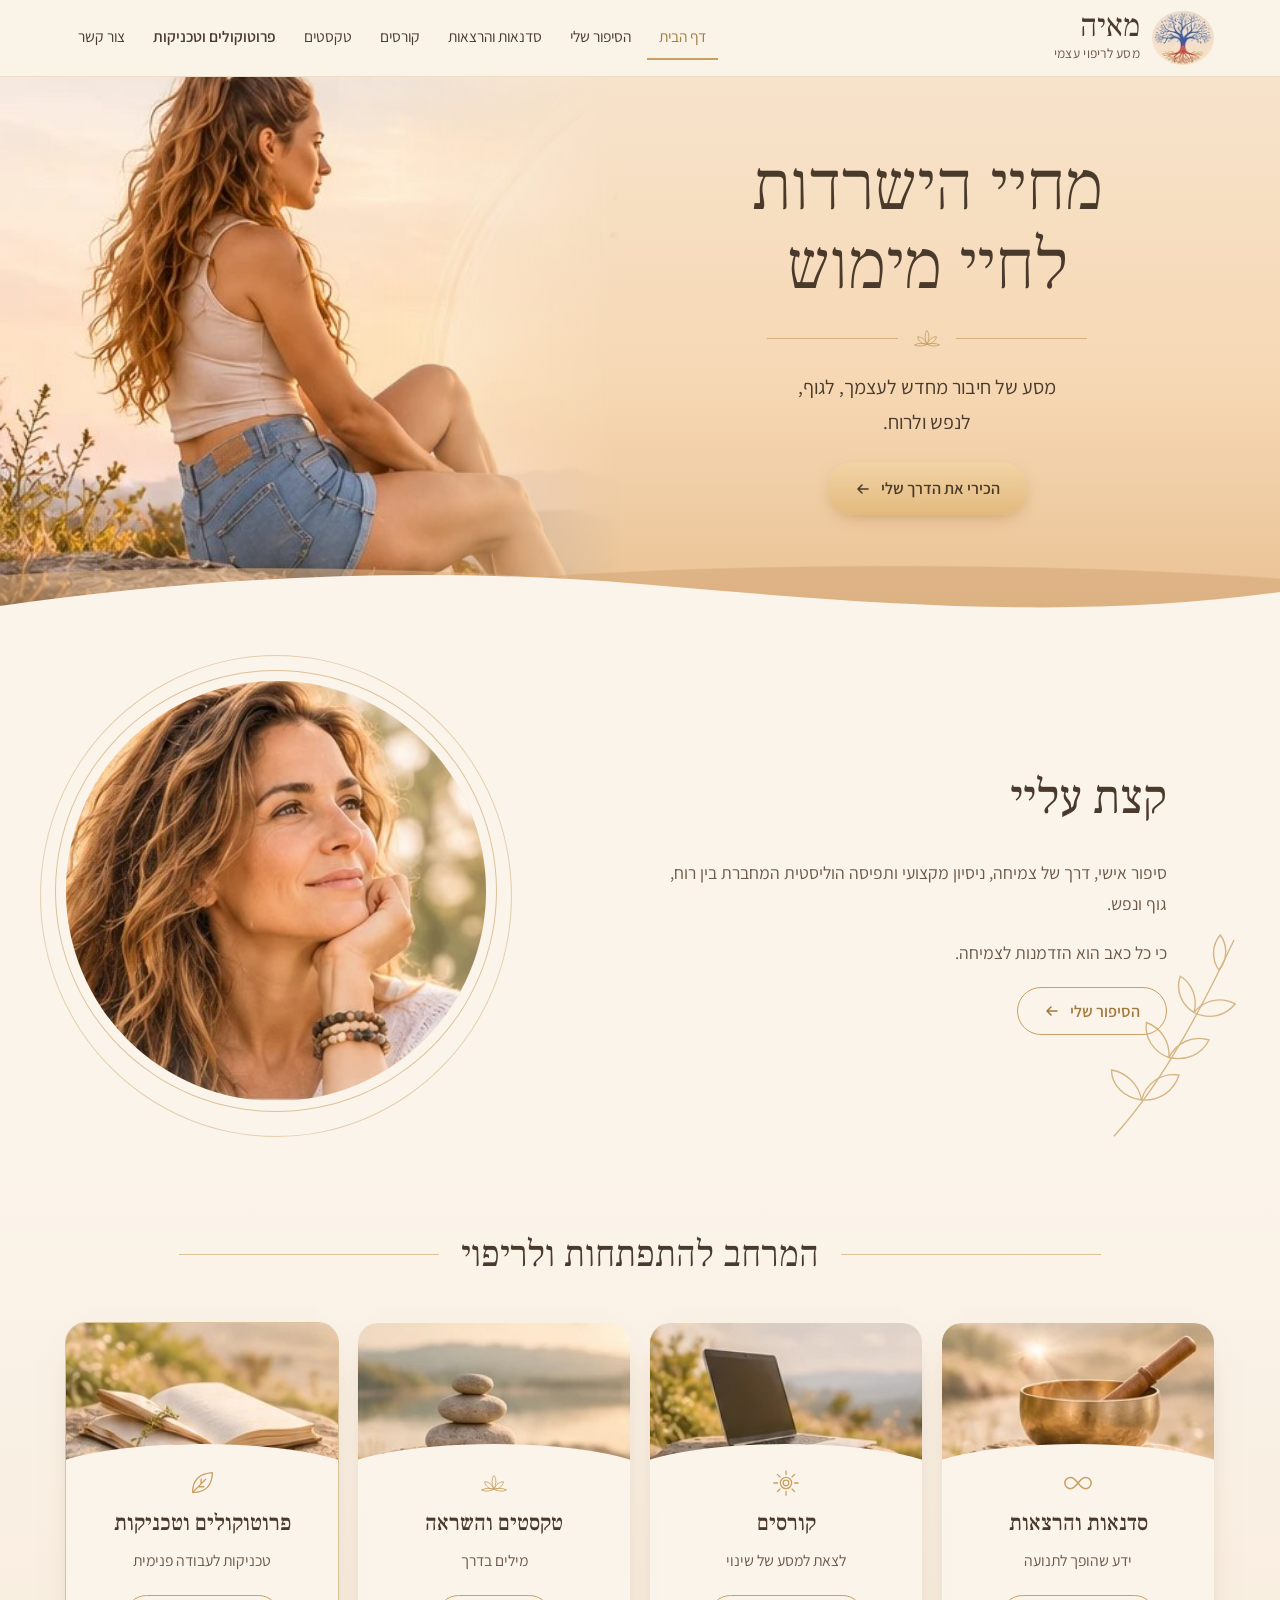
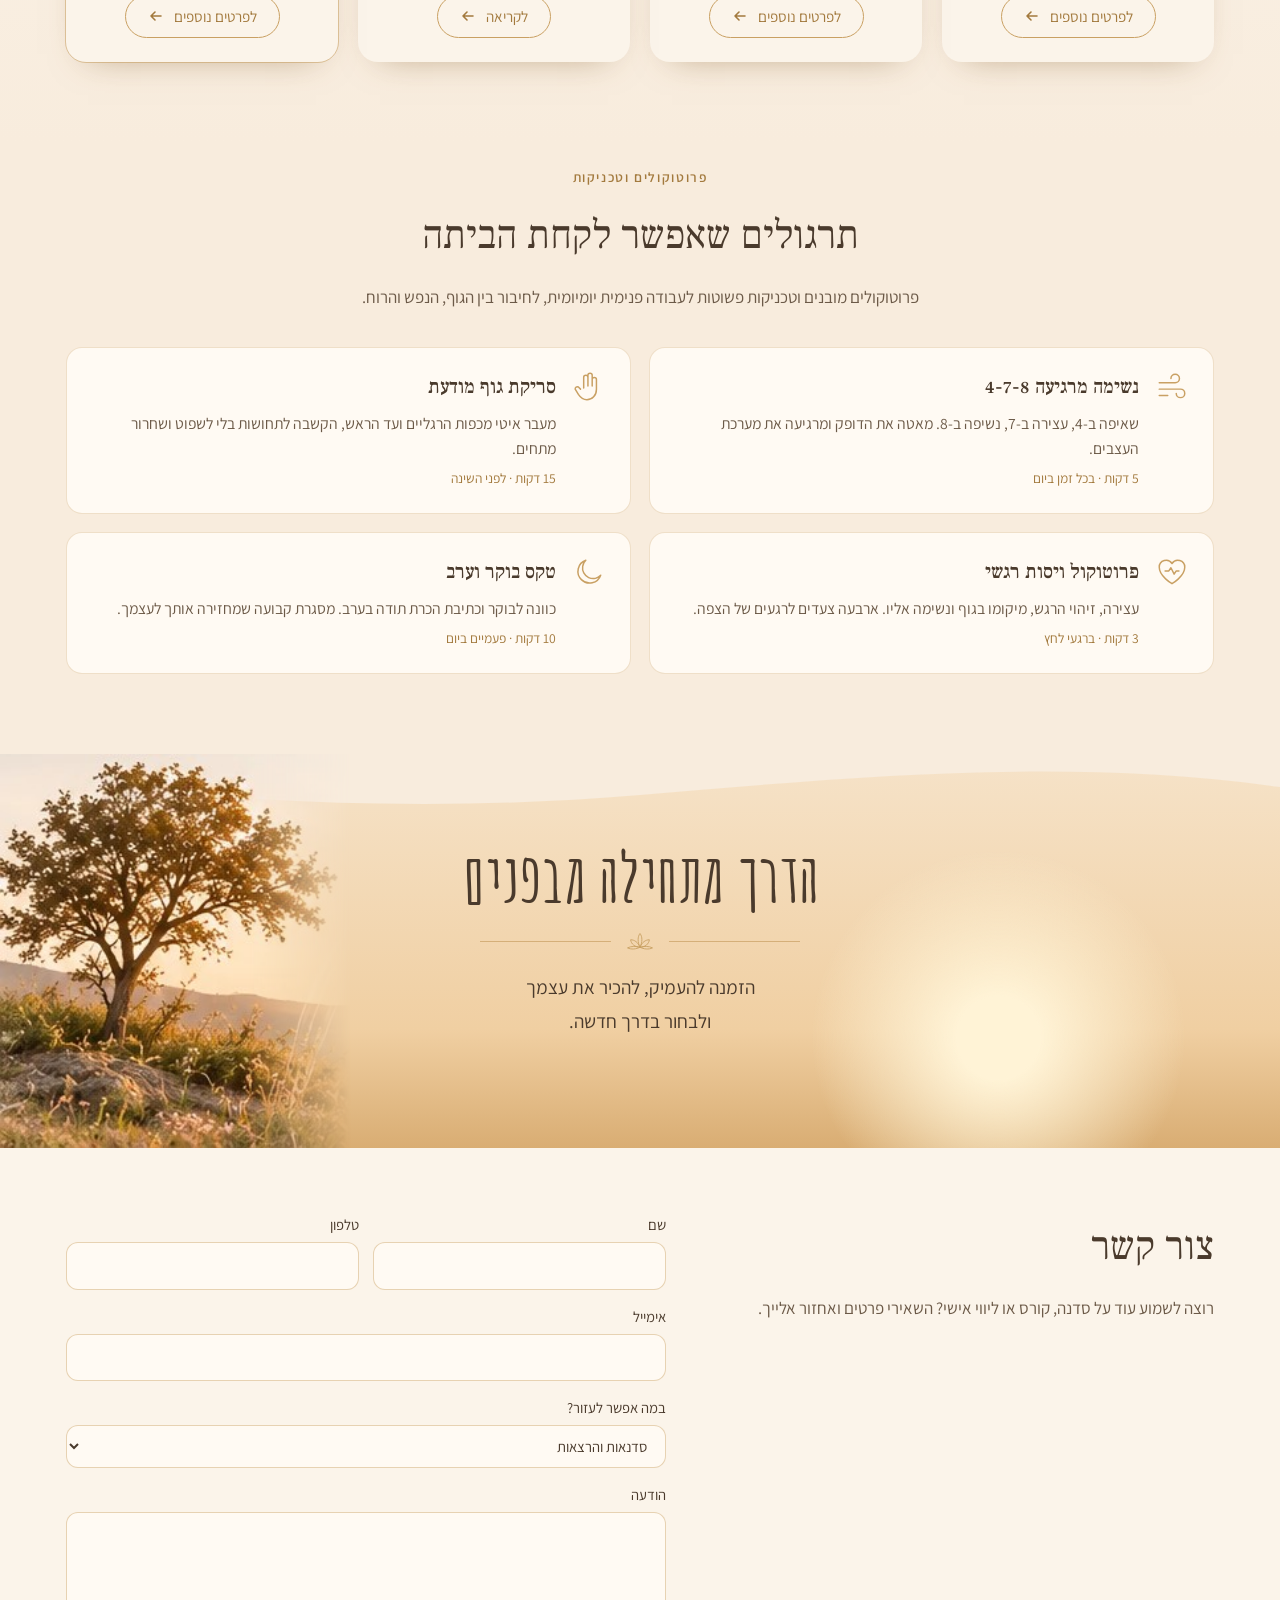
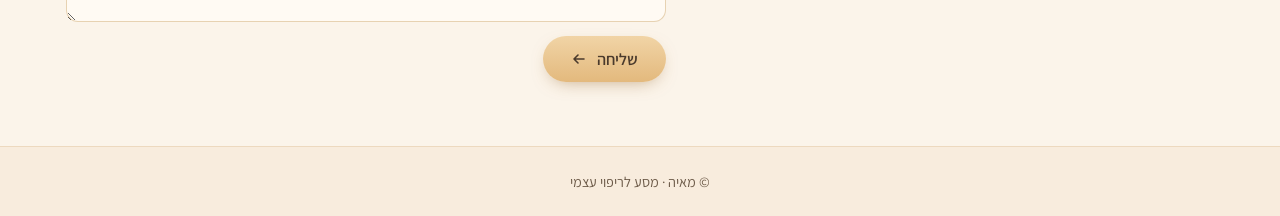
==== index.html @ 1ccd0ce7 "Maya site: initial one-page landing page Co-Authored-By: Claude Opus 5.5 <noreply@anthropic.com> Cla" ====
<!doctype html>
<html lang="he" dir="rtl">
<head>
<meta charset="utf-8">
<meta name="viewport" content="width=device-width, initial-scale=1, viewport-fit=cover">
<meta name="description" content="מאיה – מסע לריפוי עצמי. סדנאות, קורסים, טקסטים, פרוטוקולים וטכניקות לעבודה פנימית.">
<link rel="icon" href="img/logo.jpg">
<title>מאיה – מסע לריפוי עצמי</title>
<link rel="preconnect" href="https://fonts.googleapis.com">
<link rel="preconnect" href="https://fonts.gstatic.com" crossorigin>
<link rel="stylesheet" href="https://fonts.googleapis.com/css2?family=Frank+Ruhl+Libre:wght@300;400;500&family=Assistant:wght@300;400;600&family=Amatic+SC:wght@400;700&display=swap">
<style>
/* Layout: warm sunrise single-theme page, RTL. Wide photo bands with soft wave edges, a centered card grid, a closing landscape band. */
:root{
  --sand:#f8ecdd;        /* page ground */
  --cream:#fbf4ea;       /* card / band fill */
  --peach:#f3d9b8;       /* sunrise tint */
  --gold:#c9a063;        /* lines, icons, outlines */
  --gold-deep:#a37a3e;   /* button text, hover */
  --ink:#4a3a2c;         /* headings */
  --ink-soft:#6c5a48;    /* body */
  --white:#fffaf3;
  --f-display:"Frank Ruhl Libre","David Libre",Georgia,serif;
  --f-body:"Assistant","Heebo",system-ui,sans-serif;
  --f-hand:"Amatic SC","Frank Ruhl Libre",serif;
  --gutter-l:max(16px, env(safe-area-inset-left,0px));
  --gutter-r:max(16px, env(safe-area-inset-right,0px));
  color-scheme:light;
}
*{box-sizing:border-box}
html{scroll-behavior:smooth}
@media (prefers-reduced-motion:reduce){html{scroll-behavior:auto}*{animation:none!important;transition:none!important}}
body{background:var(--sand);color:var(--ink-soft);font-family:var(--f-body);font-size:17px;line-height:1.75;direction:rtl}
h1,h2,h3{font-family:var(--f-display);color:var(--ink);font-weight:400;margin:0;text-wrap:balance}
p{margin:0}
a{color:inherit}
:focus-visible{outline:2px solid var(--gold-deep);outline-offset:3px;border-radius:4px}
.wrap{max-width:1180px;margin-inline:auto;padding-left:var(--gutter-l);padding-right:var(--gutter-r)}

/* ---------- header ---------- */
body::before{content:"";position:fixed;inset:0 0 auto;height:env(safe-area-inset-top,0px);z-index:10;background:var(--cream)}
.site-header{position:sticky;top:env(safe-area-inset-top,0px);z-index:9;background:color-mix(in srgb,var(--cream) 82%,transparent);backdrop-filter:blur(10px);-webkit-backdrop-filter:blur(10px);border-bottom:1px solid color-mix(in srgb,var(--gold) 25%,transparent)}
.site-header .wrap{display:flex;align-items:center;justify-content:space-between;gap:24px;padding-block:10px}
.brand{display:flex;align-items:center;gap:12px;text-decoration:none}
.brand img{width:62px;height:auto;mix-blend-mode:multiply;border-radius:50%}
.brand b{display:block;font-family:var(--f-display);font-weight:400;font-size:2rem;line-height:1;color:var(--ink)}
.brand small{display:block;font-size:.85rem;color:var(--ink-soft);letter-spacing:.02em}
.nav{display:flex;gap:4px;flex-wrap:wrap;list-style:none;margin:0;padding:0}
.nav a{display:block;padding:8px 12px;text-decoration:none;font-size:.97rem;color:var(--ink);border-bottom:2px solid transparent;transition:border-color .2s,color .2s}
.nav a:hover{color:var(--gold-deep)}
.nav a[aria-current="page"]{border-bottom-color:var(--gold);color:var(--gold-deep)}
.nav .accent a{font-weight:600}
.menu-btn{display:none;background:none;border:1px solid var(--gold);color:var(--ink);border-radius:999px;padding:6px 16px;font:inherit;cursor:pointer}

@media (max-width:900px){
  .menu-btn{display:inline-block}
  .nav{display:none;position:absolute;inset-inline:0;top:100%;flex-direction:column;background:var(--cream);padding:8px var(--gutter-r) 16px var(--gutter-l);border-bottom:1px solid color-mix(in srgb,var(--gold) 30%,transparent)}
  .nav.open{display:flex}
  .nav a{padding:12px 4px;border-bottom:1px solid color-mix(in srgb,var(--gold) 18%,transparent)}
}

/* ---------- hero ---------- */
.hero{position:relative;overflow:hidden;background:
  radial-gradient(circle at 18% 62%, #fff4dc 0 6%, transparent 22%),
  linear-gradient(180deg,#f7e3cb 0%,#f6d8b4 55%,#e9c193 100%)}
.hero-photo{position:absolute;inset-block:0;inset-inline-start:auto;inset-inline-end:0;width:min(52%,620px);height:100%;object-fit:cover;object-position:left center;
  -webkit-mask-image:linear-gradient(to right,#000 62%,transparent 100%);mask-image:linear-gradient(to right,#000 62%,transparent 100%)}
.hero-hills{position:absolute;inset:auto 0 0 0;height:38%;background:
  radial-gradient(120% 70% at 70% 100%,#d4a575 0 40%,transparent 41%),
  radial-gradient(90% 60% at 20% 100%,#e0b588 0 45%,transparent 46%);opacity:.55}
.hero .wrap{position:relative;display:grid;grid-template-columns:1fr 1fr;min-height:540px;padding-block:72px 110px}
.hero-text{grid-column:1;display:flex;flex-direction:column;align-items:center;justify-content:center;text-align:center;gap:22px;position:relative}
.hero-text::before{content:"";position:absolute;width:560px;max-width:120%;aspect-ratio:1;border:1px solid color-mix(in srgb,#fff 70%,transparent);border-radius:50%;z-index:-1;top:50%;left:50%;transform:translate(-50%,-50%)}
.hero h1{font-size:clamp(2.6rem,6vw,4.4rem);line-height:1.12;font-weight:300}
.divider{display:flex;align-items:center;gap:14px;color:var(--gold);width:min(320px,80%)}
.divider::before,.divider::after{content:"";flex:1;height:1px;background:currentColor;opacity:.7}
.divider svg{width:30px;height:20px;flex:none}
.hero p{font-size:1.25rem;color:var(--ink);max-width:28ch}
.btn{display:inline-flex;align-items:center;gap:10px;text-decoration:none;border-radius:999px;padding:12px 28px;font-weight:600;font-size:1.02rem;transition:transform .2s,background .2s,box-shadow .2s}
.btn svg{width:16px;height:16px}
.btn-solid{background:linear-gradient(180deg,#f1d4a6,#e3b97d);color:var(--ink);box-shadow:0 6px 18px -8px rgba(150,100,40,.6)}
.btn-solid:hover{transform:translateY(-2px)}
.btn-line{border:1px solid var(--gold);color:var(--gold-deep);background:transparent;padding:9px 26px}
.btn-line:hover{background:var(--white)}
.wave{display:block;width:100%;height:60px;position:absolute;bottom:-1px;inset-inline:0;color:var(--cream)}

/* ---------- about ---------- */
.about{background:var(--cream);position:relative;overflow:hidden}
.about .wrap{display:grid;grid-template-columns:1.15fr 1fr;align-items:center;gap:48px;padding-block:56px 72px}
.about-text{display:flex;flex-direction:column;gap:18px;align-items:flex-start;max-width:520px;margin-inline-start:8%}
.about h2{font-size:clamp(2.2rem,4vw,3rem)}
.about-text p{font-size:1.1rem}
.portrait{justify-self:end;position:relative;width:min(420px,100%);aspect-ratio:1}
.portrait img{width:100%;height:100%;object-fit:cover;object-position:center 20%;border-radius:50%;box-shadow:0 0 0 10px var(--cream),0 0 0 11px color-mix(in srgb,var(--gold) 60%,transparent)}
.portrait::after{content:"";position:absolute;inset:-26px;border:1px solid color-mix(in srgb,var(--gold) 45%,transparent);border-radius:50%}
.branch{position:absolute;inset-inline-start:2%;bottom:40px;width:150px;color:var(--gold);opacity:.75;pointer-events:none}

/* ---------- space / cards ---------- */
.space{padding-block:40px 80px;background:linear-gradient(180deg,var(--cream),var(--sand))}
.section-title{display:flex;align-items:center;gap:22px;justify-content:center;margin-bottom:36px}
.section-title::before,.section-title::after{content:"";flex:1;max-width:260px;height:1px;background:var(--gold);opacity:.6}
.section-title h2{font-size:clamp(1.7rem,3.2vw,2.3rem)}
.cards{display:grid;grid-template-columns:repeat(4,minmax(0,1fr));gap:20px;list-style:none;margin:0;padding:0}
.card{background:var(--cream);border-radius:20px;overflow:hidden;display:flex;flex-direction:column;box-shadow:0 14px 34px -22px rgba(120,80,30,.55);transition:transform .25s,box-shadow .25s}
.card:hover{transform:translateY(-4px);box-shadow:0 20px 40px -22px rgba(120,80,30,.6)}
.card-img{position:relative;aspect-ratio:234/130}
.card-img img{width:100%;height:100%;object-fit:cover;display:block}
.card-img::after{content:"";position:absolute;inset:auto -10% -40px -10%;height:70px;background:var(--cream);border-radius:50% 50% 0 0}
.card-body{position:relative;display:flex;flex-direction:column;align-items:center;text-align:center;gap:6px;padding:0 18px 24px;flex:1}
.card-icon{width:30px;height:30px;color:var(--gold);margin-top:-6px}
.card h3{font-size:1.4rem;font-weight:500}
.card p{font-size:.98rem;line-height:1.5}
.card .btn{margin-top:auto;padding:7px 22px;font-size:.95rem;font-weight:400}
.card-body .spacer{height:10px}
.card.featured{outline:1px solid color-mix(in srgb,var(--gold) 55%,transparent)}

/* ---------- protocols detail ---------- */
.protocols{background:var(--sand);padding-block:24px 80px}
.protocols-head{text-align:center;max-width:620px;margin:0 auto 34px;display:flex;flex-direction:column;align-items:center;gap:12px}
.protocols-head h2{font-size:clamp(1.9rem,3.4vw,2.5rem)}
.eyebrow{font-size:.85rem;letter-spacing:.12em;color:var(--gold-deep);font-weight:600}
.proto-list{display:grid;grid-template-columns:repeat(2,minmax(0,1fr));gap:18px;list-style:none;margin:0;padding:0}
.proto{background:var(--white);border:1px solid color-mix(in srgb,var(--gold) 30%,transparent);border-radius:16px;padding:22px 24px;display:grid;grid-template-columns:auto 1fr;gap:6px 16px;align-items:start}
.proto svg{grid-row:span 3;width:34px;height:34px;color:var(--gold)}
.proto h3{font-size:1.25rem;font-weight:500}
.proto p{font-size:.98rem;line-height:1.6;min-width:0}
.proto .meta{font-size:.85rem;color:var(--gold-deep)}

/* ---------- closing ---------- */
.closing{position:relative;overflow:hidden;background:
  radial-gradient(circle at 78% 72%, #fff3d6 0 4%, transparent 18%),
  linear-gradient(180deg,#f6e3c9 0%,#f0cfa2 70%,#d9ad73 100%)}
.closing-tree{position:absolute;inset-block:0;inset-inline-end:0;height:100%;width:auto;max-width:40%;object-fit:cover;object-position:left;
  -webkit-mask-image:linear-gradient(to right,#000 70%,transparent);mask-image:linear-gradient(to right,#000 70%,transparent)}
.closing .wrap{position:relative;text-align:center;display:flex;flex-direction:column;align-items:center;gap:20px;padding-block:90px 110px}
.closing h2{font-family:var(--f-hand);font-weight:700;font-size:clamp(2.8rem,6vw,4.2rem);line-height:1;color:var(--ink)}
.closing p{font-size:1.2rem;color:var(--ink);max-width:30ch}
.closing .wave{top:-1px;bottom:auto;transform:scaleY(-1);color:var(--sand)}

/* ---------- contact ---------- */
.contact{background:var(--cream);padding-block:64px}
.contact .wrap{display:grid;grid-template-columns:1fr 1.2fr;gap:48px;align-items:start}
.contact h2{font-size:clamp(1.9rem,3.4vw,2.5rem);margin-bottom:12px}
form{display:grid;grid-template-columns:1fr 1fr;gap:14px}
label{display:flex;flex-direction:column;gap:4px;font-size:.92rem;color:var(--ink)}
label.full{grid-column:1/-1}
input,textarea,select{font:inherit;color:var(--ink);background:var(--white);border:1px solid color-mix(in srgb,var(--gold) 45%,transparent);border-radius:12px;padding:10px 14px}
textarea{min-height:110px;resize:vertical}
form .btn{grid-column:1/-1;justify-self:start;border:0;cursor:pointer;font-family:inherit}
.form-note{grid-column:1/-1;font-size:.95rem;color:var(--gold-deep)}
footer{background:var(--sand);text-align:center;font-size:.9rem;padding-block:22px;color:var(--ink-soft);border-top:1px solid color-mix(in srgb,var(--gold) 25%,transparent)}

/* ---------- responsive ---------- */
@media (max-width:980px){
  .cards{grid-template-columns:repeat(2,minmax(0,1fr))}
}
@media (max-width:760px){
  .hero .wrap{grid-template-columns:1fr;min-height:0;padding-block:300px 90px}
  .hero-photo{width:100%;height:340px;inset-block:0 auto;-webkit-mask-image:linear-gradient(to bottom,#000 65%,transparent);mask-image:linear-gradient(to bottom,#000 65%,transparent);object-position:center 30%}
  .hero-text::before{display:none}
  .about .wrap{grid-template-columns:1fr;gap:28px}
  .about-text{margin:0;order:2}
  .portrait{justify-self:center;width:min(300px,82%);order:1}
  .branch{display:none}
  .proto-list{grid-template-columns:1fr}
  .contact .wrap{grid-template-columns:1fr;gap:24px}
  .closing-tree{max-width:60%;opacity:.55}
}
@media (max-width:520px){
  .cards{grid-template-columns:1fr}
  form{grid-template-columns:1fr}
  .brand img{width:48px}
  .brand b{font-size:1.6rem}
}
</style>
<style>body{margin:0}img{max-width:100%}[hidden]{display:none!important}</style>
</head>
<body>
<!-- shared icons -->
<svg width="0" height="0" style="position:absolute" aria-hidden="true">
  <symbol id="lotus" viewBox="0 0 48 32" fill="none" stroke="currentColor" stroke-width="1.4" stroke-linejoin="round">
    <path d="M24 4c4 5 4 14 0 22-4-8-4-17 0-22Z"/><path d="M24 26c-3-8-9-12-15-12 1 7 7 12 15 12Z"/><path d="M24 26c3-8 9-12 15-12-1 7-7 12-15 12Z"/><path d="M24 26c-6-2-14-2-20 1 6 3 14 2 20-1Zm0 0c6-2 14-2 20 1-6 3-14 2-20-1Z"/>
  </symbol>
  <symbol id="arrow" viewBox="0 0 16 16" fill="none" stroke="currentColor" stroke-width="1.6" stroke-linecap="round" stroke-linejoin="round"><path d="M13 8H3m4-4L3 8l4 4"/></symbol>
  <symbol id="infinity" viewBox="0 0 32 32" fill="none" stroke="currentColor" stroke-width="1.6"><path d="M16 16c-3-4-5-6-8-6a6 6 0 0 0 0 12c3 0 5-2 8-6Zm0 0c3 4 5 6 8 6a6 6 0 0 0 0-12c-3 0-5 2-8 6Z"/></symbol>
  <symbol id="sun" viewBox="0 0 32 32" fill="none" stroke="currentColor" stroke-width="1.4" stroke-linecap="round"><circle cx="16" cy="16" r="6"/><circle cx="16" cy="16" r="3"/><path d="M16 3v4M16 25v4M3 16h4M25 16h4M6.8 6.8l2.8 2.8M22.4 22.4l2.8 2.8M6.8 25.2l2.8-2.8M22.4 9.6l2.8-2.8"/></symbol>
  <symbol id="leaf" viewBox="0 0 32 32" fill="none" stroke="currentColor" stroke-width="1.4" stroke-linecap="round" stroke-linejoin="round"><path d="M6 26C6 13 14 6 27 5c0 13-7 21-20 21Z"/><path d="M6 26 20 12M12 20h6M15 17v-5"/></symbol>
  <symbol id="breath" viewBox="0 0 32 32" fill="none" stroke="currentColor" stroke-width="1.4" stroke-linecap="round"><path d="M4 12h15a4 4 0 1 0-4-4M4 18h20a4 4 0 1 1-4 4M4 24h8"/></symbol>
  <symbol id="heart" viewBox="0 0 32 32" fill="none" stroke="currentColor" stroke-width="1.4" stroke-linejoin="round"><path d="M16 27S4 20 4 11.5A6.5 6.5 0 0 1 16 8a6.5 6.5 0 0 1 12 3.5C28 20 16 27 16 27Z"/><path d="M9 15h4l2-3 3 6 2-3h3"/></symbol>
  <symbol id="moon" viewBox="0 0 32 32" fill="none" stroke="currentColor" stroke-width="1.4" stroke-linejoin="round"><path d="M22 22A10 10 0 0 1 13 5a11 11 0 1 0 14 14 10 10 0 0 1-5 3Z"/></symbol>
  <symbol id="hand" viewBox="0 0 32 32" fill="none" stroke="currentColor" stroke-width="1.4" stroke-linecap="round" stroke-linejoin="round"><path d="M11 17V7a2 2 0 0 1 4 0v8m0-2V5a2 2 0 0 1 4 0v10m0-6a2 2 0 0 1 4 0v9c0 6-4 10-9 10-4 0-6-2-8-5l-3-5a2 2 0 0 1 3-2l2 2"/></symbol>
</svg>

<header class="site-header">
  <div class="wrap">
    <a class="brand" href="#home" aria-label="מאיה – דף הבית">
      <img src="img/logo.jpg" alt="">
      <span><b>מאיה</b><small>מסע לריפוי עצמי</small></span>
    </a>
    <button class="menu-btn" id="menu-btn" aria-expanded="false" aria-controls="nav">תפריט</button>
    <ul class="nav" id="nav">
      <li><a href="#home" aria-current="page">דף הבית</a></li>
      <li><a href="#about">הסיפור שלי</a></li>
      <li><a href="#space">סדנאות והרצאות</a></li>
      <li><a href="#space">קורסים</a></li>
      <li><a href="#space">טקסטים</a></li>
      <li class="accent"><a href="#protocols">פרוטוקולים וטכניקות</a></li>
      <li><a href="#contact">צור קשר</a></li>
    </ul>
  </div>
</header>

<main>
  <section class="hero" id="home">
    <img class="hero-photo" src="img/hero.jpg" alt="אישה יושבת על סלע מול נוף הרים בזריחה">
    <div class="hero-hills" aria-hidden="true"></div>
    <div class="wrap">
      <div class="hero-text">
        <h1>מחיי הישרדות<br>לחיי מימוש</h1>
        <div class="divider" aria-hidden="true"><svg><use href="#lotus"/></svg></div>
        <p>מסע של חיבור מחדש לעצמך, לגוף, לנפש ולרוח.</p>
        <a class="btn btn-solid" href="#about">הכירי את הדרך שלי <svg><use href="#arrow"/></svg></a>
      </div>
    </div>
    <svg class="wave" viewBox="0 0 1440 60" preserveAspectRatio="none" aria-hidden="true"><path fill="currentColor" d="M0 40C240 10 480 0 720 18s480 38 720 8V60H0Z"/></svg>
  </section>

  <section class="about" id="about">
    <div class="wrap">
      <div class="about-text">
        <h2>קצת עליי</h2>
        <p>סיפור אישי, דרך של צמיחה, ניסיון מקצועי ותפיסה הוליסטית המחברת בין רוח, גוף ונפש.</p>
        <p>כי כל כאב הוא הזדמנות לצמיחה.</p>
        <a class="btn btn-line" href="#space">הסיפור שלי <svg><use href="#arrow"/></svg></a>
      </div>
      <div class="portrait">
        <img src="img/portrait.jpg" alt="מאיה מחייכת, ראשה נשען על ידה">
      </div>
    </div>
    <svg class="branch" viewBox="0 0 120 170" fill="none" stroke="currentColor" stroke-width="1.1" aria-hidden="true">
      <path d="M8 165C40 130 70 80 104 8"/>
      <path d="M30 136c-14-2-24-12-24-24 12 2 22 12 24 24Z"/><path d="M30 136c4-14 16-22 30-20-4 13-16 21-30 20Z"/>
      <path d="M52 102c-12-4-20-16-18-28 11 4 19 15 18 28Z"/><path d="M52 102c6-12 19-18 32-14-6 12-19 17-32 14Z"/>
      <path d="M72 66c-10-6-15-18-11-29 10 6 14 18 11 29Z"/><path d="M72 66c8-10 21-13 33-7-8 10-21 13-33 7Z"/>
      <path d="M92 32c-6-8-6-20 1-28 6 8 6 20-1 28Z"/>
    </svg>
  </section>

  <section class="space" id="space">
    <div class="wrap">
      <div class="section-title"><h2>המרחב להתפתחות ולריפוי</h2></div>
      <ul class="cards">
        <li class="card">
          <div class="card-img"><img src="img/c-workshops.jpg" alt="קערה טיבטית על סלע"></div>
          <div class="card-body">
            <svg class="card-icon"><use href="#infinity"/></svg>
            <h3>סדנאות והרצאות</h3>
            <p>ידע שהופך לתנועה</p>
            <div class="spacer"></div>
            <a class="btn btn-line" href="#contact">לפרטים נוספים <svg><use href="#arrow"/></svg></a>
          </div>
        </li>
        <li class="card">
          <div class="card-img"><img src="img/c-courses.jpg" alt="מחשב נייד פתוח בטבע"></div>
          <div class="card-body">
            <svg class="card-icon"><use href="#sun"/></svg>
            <h3>קורסים</h3>
            <p>לצאת למסע של שינוי</p>
            <div class="spacer"></div>
            <a class="btn btn-line" href="#contact">לפרטים נוספים <svg><use href="#arrow"/></svg></a>
          </div>
        </li>
        <li class="card">
          <div class="card-img"><img src="img/c-texts.jpg" alt="ערימת אבנים מאוזנת ליד אגם"></div>
          <div class="card-body">
            <svg class="card-icon"><use href="#lotus"/></svg>
            <h3>טקסטים והשראה</h3>
            <p>מילים בדרך</p>
            <div class="spacer"></div>
            <a class="btn btn-line" href="#contact">לקריאה <svg><use href="#arrow"/></svg></a>
          </div>
        </li>
        <li class="card featured">
          <div class="card-img"><img src="img/c-protocols.jpg" alt="ספר פתוח עם ענף על סלע"></div>
          <div class="card-body">
            <svg class="card-icon"><use href="#leaf"/></svg>
            <h3>פרוטוקולים וטכניקות</h3>
            <p>טכניקות לעבודה פנימית</p>
            <div class="spacer"></div>
            <a class="btn btn-line" href="#protocols">לפרטים נוספים <svg><use href="#arrow"/></svg></a>
          </div>
        </li>
      </ul>
    </div>
  </section>

  <section class="protocols" id="protocols">
    <div class="wrap">
      <div class="protocols-head">
        <span class="eyebrow">פרוטוקולים וטכניקות</span>
        <h2>תרגולים שאפשר לקחת הביתה</h2>
        <p>פרוטוקולים מובנים וטכניקות פשוטות לעבודה פנימית יומיומית, לחיבור בין הגוף, הנפש והרוח.</p>
      </div>
      <ul class="proto-list">
        <li class="proto">
          <svg><use href="#breath"/></svg>
          <h3>נשימה מרגיעה 4-7-8</h3>
          <p>שאיפה ב-4, עצירה ב-7, נשיפה ב-8. מאטה את הדופק ומרגיעה את מערכת העצבים.</p>
          <span class="meta">5 דקות · בכל זמן ביום</span>
        </li>
        <li class="proto">
          <svg><use href="#hand"/></svg>
          <h3>סריקת גוף מודעת</h3>
          <p>מעבר איטי מכפות הרגליים ועד הראש, הקשבה לתחושות בלי לשפוט ושחרור מתחים.</p>
          <span class="meta">15 דקות · לפני השינה</span>
        </li>
        <li class="proto">
          <svg><use href="#heart"/></svg>
          <h3>פרוטוקול ויסות רגשי</h3>
          <p>עצירה, זיהוי הרגש, מיקומו בגוף ונשימה אליו. ארבעה צעדים לרגעים של הצפה.</p>
          <span class="meta">3 דקות · ברגעי לחץ</span>
        </li>
        <li class="proto">
          <svg><use href="#moon"/></svg>
          <h3>טקס בוקר וערב</h3>
          <p>כוונה לבוקר וכתיבת הכרת תודה בערב. מסגרת קבועה שמחזירה אותך לעצמך.</p>
          <span class="meta">10 דקות · פעמיים ביום</span>
        </li>
      </ul>
    </div>
  </section>

  <section class="closing">
    <svg class="wave" viewBox="0 0 1440 60" preserveAspectRatio="none" aria-hidden="true"><path fill="currentColor" d="M0 40C240 10 480 0 720 18s480 38 720 8V60H0Z"/></svg>
    <img class="closing-tree" src="img/tree.jpg" alt="">
    <div class="wrap">
      <h2>הדרך מתחילה מבפנים</h2>
      <div class="divider" aria-hidden="true"><svg><use href="#lotus"/></svg></div>
      <p>הזמנה להעמיק, להכיר את עצמך ולבחור בדרך חדשה.</p>
    </div>
  </section>

  <section class="contact" id="contact">
    <div class="wrap">
      <div>
        <h2>צור קשר</h2>
        <p>רוצה לשמוע עוד על סדנה, קורס או ליווי אישי? השאירי פרטים ואחזור אלייך.</p>
      </div>
      <form id="contact-form">
        <label>שם<input id="f-name" name="name" required autocomplete="name"></label>
        <label>טלפון<input id="f-phone" name="phone" type="tel" autocomplete="tel"></label>
        <label class="full">אימייל<input id="f-email" name="email" type="email" required autocomplete="email"></label>
        <label class="full">במה אפשר לעזור?
          <select id="f-topic" name="topic">
            <option>סדנאות והרצאות</option><option>קורסים</option><option>פרוטוקולים וטכניקות</option><option>ליווי אישי</option>
          </select>
        </label>
        <label class="full">הודעה<textarea id="f-msg" name="message"></textarea></label>
        <button class="btn btn-solid" type="submit">שליחה <svg><use href="#arrow"/></svg></button>
        <p class="form-note" id="form-note" hidden>תודה! זהו טופס לדוגמה וטרם חובר לשליחה בפועל.</p>
      </form>
    </div>
  </section>
</main>

<footer><div class="wrap">© מאיה · מסע לריפוי עצמי</div></footer>

<script>
const btn=document.getElementById('menu-btn'),nav=document.getElementById('nav');
btn.addEventListener('click',()=>{const o=nav.classList.toggle('open');btn.setAttribute('aria-expanded',o)});
nav.addEventListener('click',e=>{if(e.target.closest('a')){nav.classList.remove('open');btn.setAttribute('aria-expanded','false')}});
document.getElementById('contact-form').addEventListener('submit',e=>{e.preventDefault();document.getElementById('form-note').hidden=false});
</script>
</body>
</html>
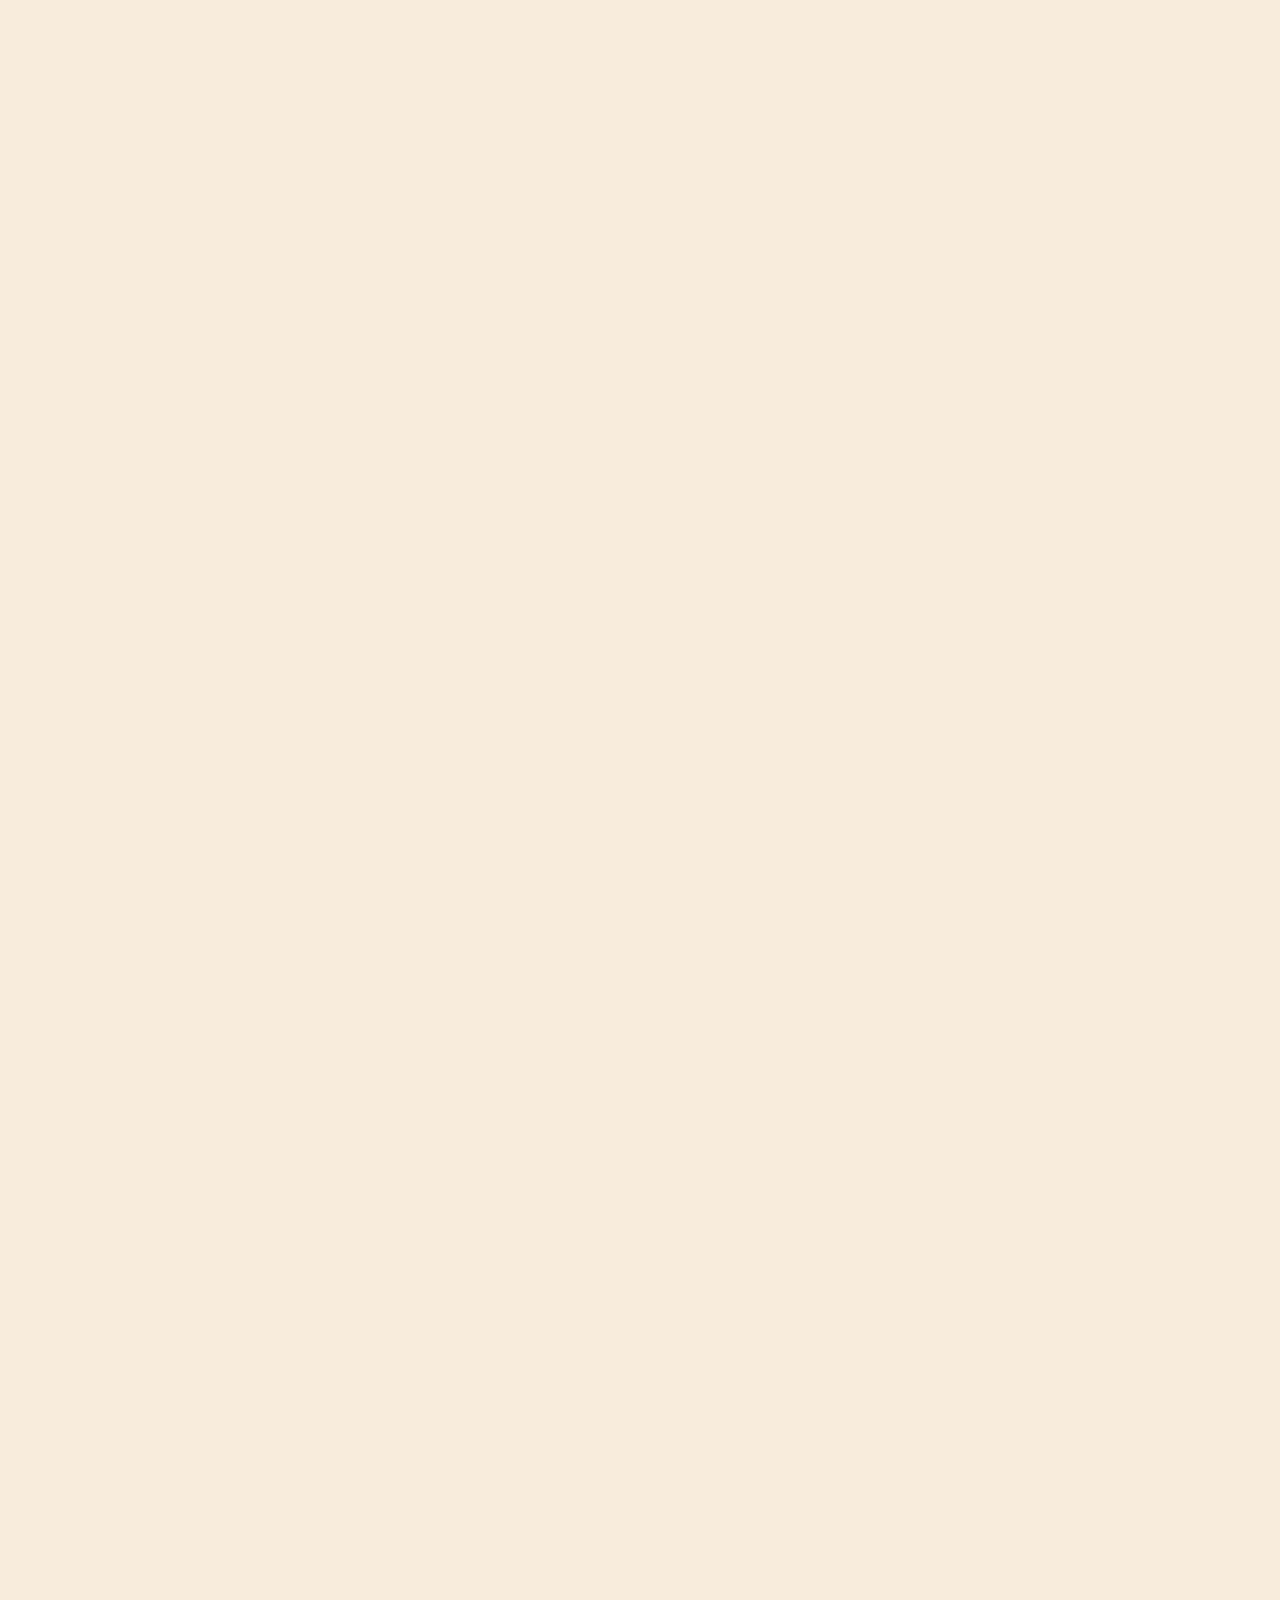
==== commit 97dd32d1: "Send contact form submissions by email via Resend Adds a Vercel function at /api/contact that valida" ====
--- a/index.html
+++ b/index.html
@@ -146,6 +146,8 @@
 label.full{grid-column:1/-1}
 input,textarea,select{font:inherit;color:var(--ink);background:var(--white);border:1px solid color-mix(in srgb,var(--gold) 45%,transparent);border-radius:12px;padding:10px 14px}
 textarea{min-height:110px;resize:vertical}
+form{position:relative}
+form .btn[disabled]{opacity:.6;cursor:wait}
 form .btn{grid-column:1/-1;justify-self:start;border:0;cursor:pointer;font-family:inherit}
 .form-note{grid-column:1/-1;font-size:.95rem;color:var(--gold-deep)}
 footer{background:var(--sand);text-align:center;font-size:.9rem;padding-block:22px;color:var(--ink-soft);border-top:1px solid color-mix(in srgb,var(--gold) 25%,transparent)}
@@ -357,7 +359,8 @@
         </label>
         <label class="full">הודעה<textarea id="f-msg" name="message"></textarea></label>
         <button class="btn btn-solid" type="submit">שליחה <svg><use href="#arrow"/></svg></button>
-        <p class="form-note" id="form-note" hidden>תודה! זהו טופס לדוגמה וטרם חובר לשליחה בפועל.</p>
+        <input type="text" name="website" id="f-website" tabindex="-1" autocomplete="off" aria-hidden="true" style="position:absolute;left:-9999px;width:1px;height:1px;opacity:0">
+        <p class="form-note" id="form-note" role="status" hidden></p>
       </form>
     </div>
   </section>
@@ -369,7 +372,19 @@
 const btn=document.getElementById('menu-btn'),nav=document.getElementById('nav');
 btn.addEventListener('click',()=>{const o=nav.classList.toggle('open');btn.setAttribute('aria-expanded',o)});
 nav.addEventListener('click',e=>{if(e.target.closest('a')){nav.classList.remove('open');btn.setAttribute('aria-expanded','false')}});
-document.getElementById('contact-form').addEventListener('submit',e=>{e.preventDefault();document.getElementById('form-note').hidden=false});
+const form=document.getElementById('contact-form'),note=document.getElementById('form-note'),sendBtn=form.querySelector('button[type="submit"]');
+form.addEventListener('submit',async e=>{
+  e.preventDefault();
+  const data=Object.fromEntries(new FormData(form));
+  sendBtn.disabled=true;note.hidden=false;note.textContent='שולחת...';
+  try{
+    const r=await fetch('/api/contact',{method:'POST',headers:{'Content-Type':'application/json'},body:JSON.stringify(data)});
+    const out=await r.json().catch(()=>({}));
+    if(r.ok&&out.ok){form.reset();note.textContent='תודה! ההודעה התקבלה ואחזור אלייך בהקדם.';}
+    else{note.textContent=out.error||'השליחה נכשלה, נסי שוב מאוחר יותר.';}
+  }catch{note.textContent='אין חיבור כרגע, נסי שוב מאוחר יותר.';}
+  finally{sendBtn.disabled=false;}
+});
 </script>
 </body>
 </html>
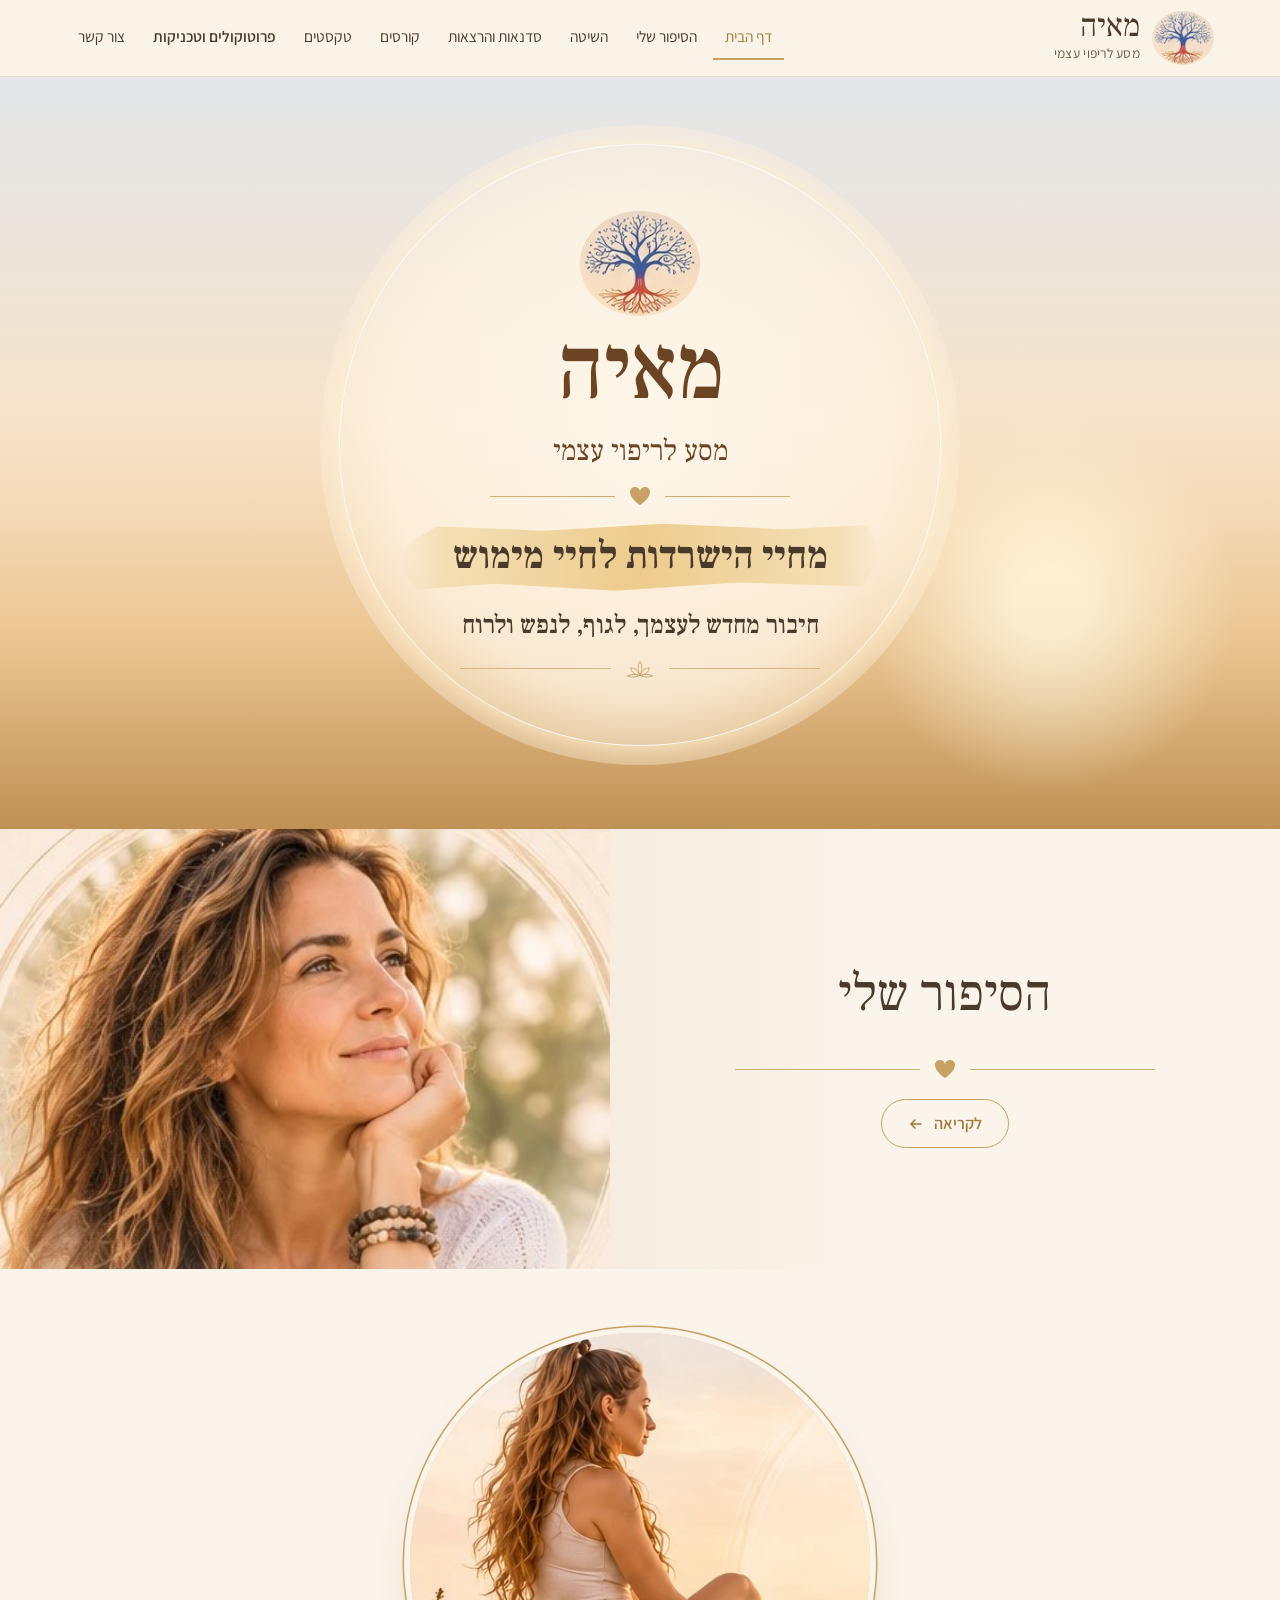
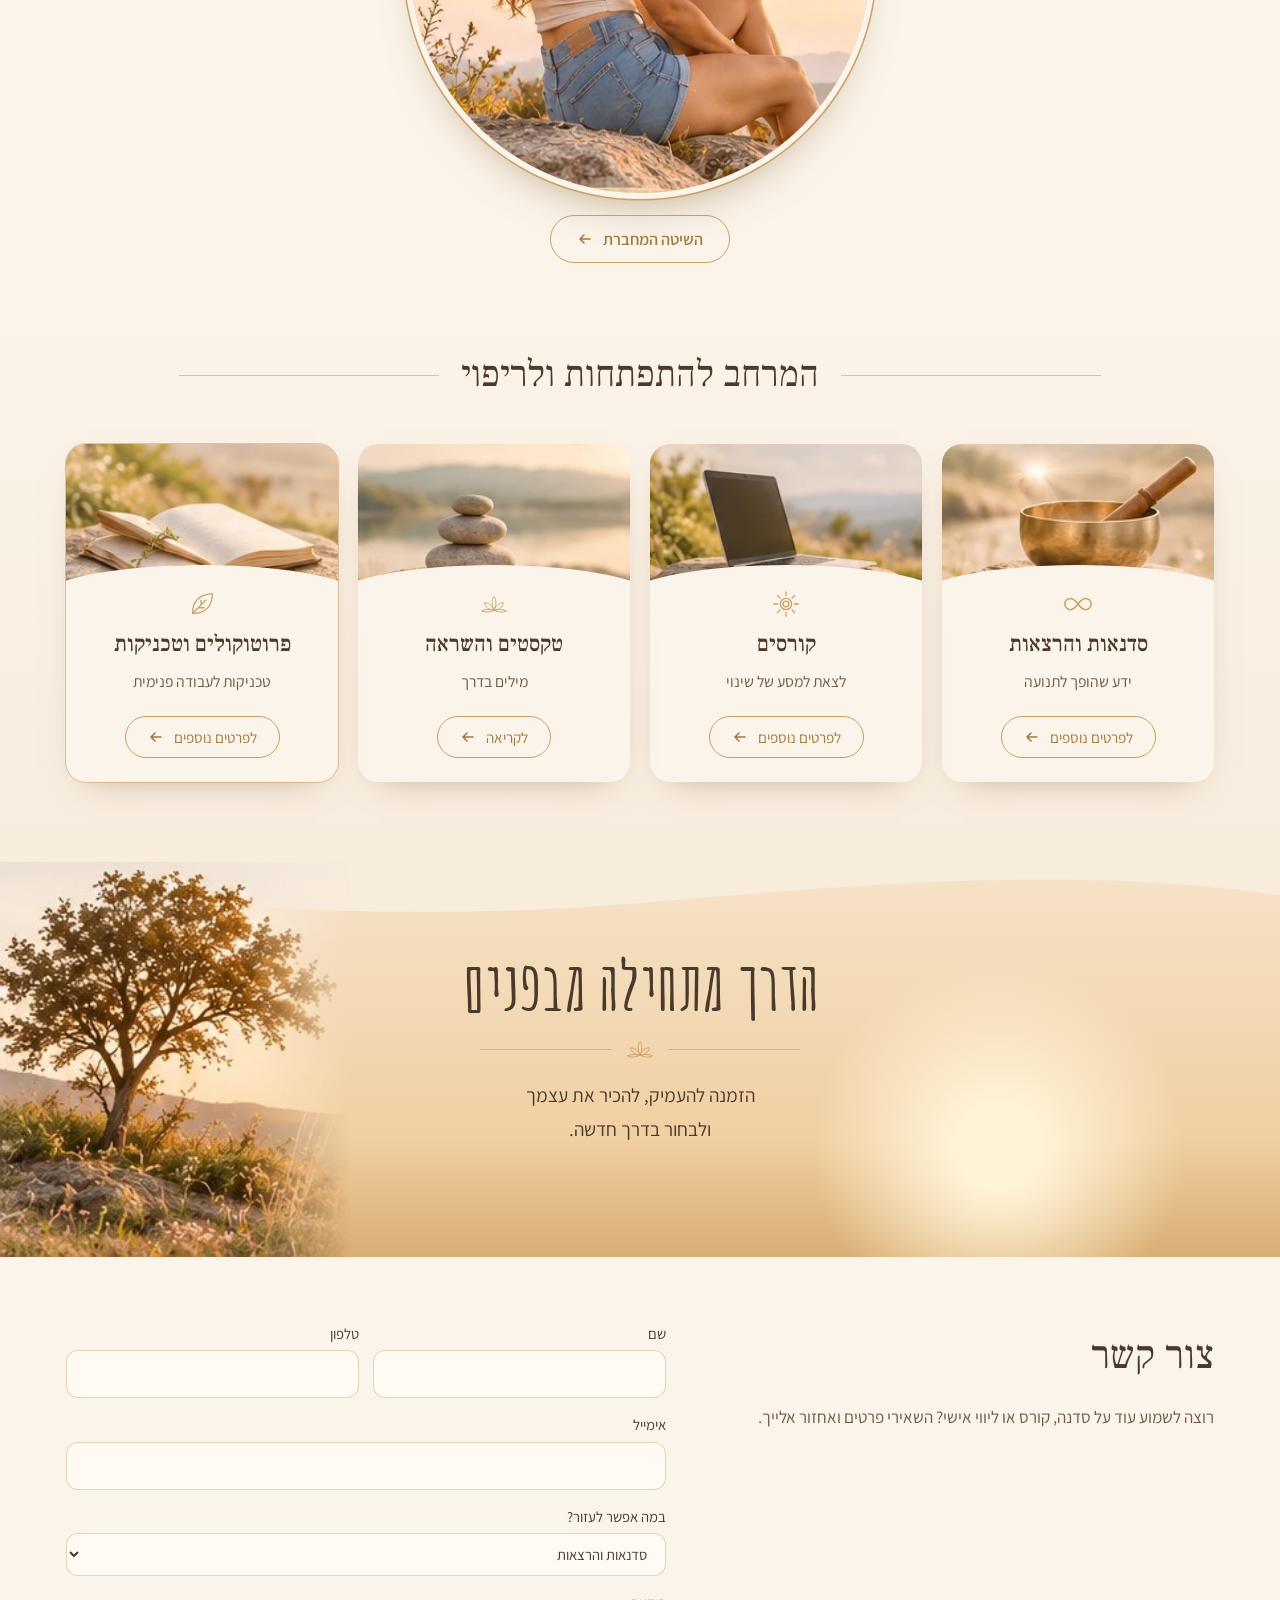
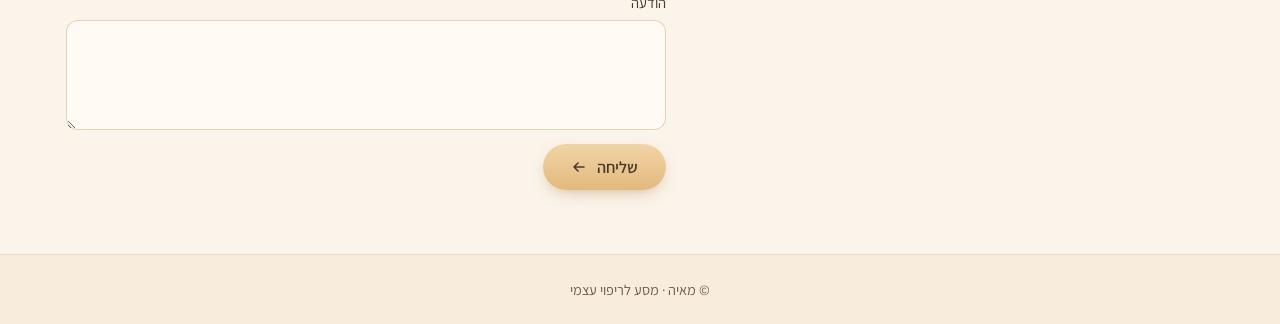
==== commit e071e0a7: "Add method and story pages, new home hero - New home hero: logo, name and tagline in a centred ring " ====
--- a/index.html
+++ b/index.html
@@ -8,173 +8,8 @@
 <title>מאיה – מסע לריפוי עצמי</title>
 <link rel="preconnect" href="https://fonts.googleapis.com">
 <link rel="preconnect" href="https://fonts.gstatic.com" crossorigin>
-<link rel="stylesheet" href="https://fonts.googleapis.com/css2?family=Frank+Ruhl+Libre:wght@300;400;500&family=Assistant:wght@300;400;600&family=Amatic+SC:wght@400;700&display=swap">
-<style>
-/* Layout: warm sunrise single-theme page, RTL. Wide photo bands with soft wave edges, a centered card grid, a closing landscape band. */
-:root{
-  --sand:#f8ecdd;        /* page ground */
-  --cream:#fbf4ea;       /* card / band fill */
-  --peach:#f3d9b8;       /* sunrise tint */
-  --gold:#c9a063;        /* lines, icons, outlines */
-  --gold-deep:#a37a3e;   /* button text, hover */
-  --ink:#4a3a2c;         /* headings */
-  --ink-soft:#6c5a48;    /* body */
-  --white:#fffaf3;
-  --f-display:"Frank Ruhl Libre","David Libre",Georgia,serif;
-  --f-body:"Assistant","Heebo",system-ui,sans-serif;
-  --f-hand:"Amatic SC","Frank Ruhl Libre",serif;
-  --gutter-l:max(16px, env(safe-area-inset-left,0px));
-  --gutter-r:max(16px, env(safe-area-inset-right,0px));
-  color-scheme:light;
-}
-*{box-sizing:border-box}
-html{scroll-behavior:smooth}
-@media (prefers-reduced-motion:reduce){html{scroll-behavior:auto}*{animation:none!important;transition:none!important}}
-body{background:var(--sand);color:var(--ink-soft);font-family:var(--f-body);font-size:17px;line-height:1.75;direction:rtl}
-h1,h2,h3{font-family:var(--f-display);color:var(--ink);font-weight:400;margin:0;text-wrap:balance}
-p{margin:0}
-a{color:inherit}
-:focus-visible{outline:2px solid var(--gold-deep);outline-offset:3px;border-radius:4px}
-.wrap{max-width:1180px;margin-inline:auto;padding-left:var(--gutter-l);padding-right:var(--gutter-r)}
-
-/* ---------- header ---------- */
-body::before{content:"";position:fixed;inset:0 0 auto;height:env(safe-area-inset-top,0px);z-index:10;background:var(--cream)}
-.site-header{position:sticky;top:env(safe-area-inset-top,0px);z-index:9;background:color-mix(in srgb,var(--cream) 82%,transparent);backdrop-filter:blur(10px);-webkit-backdrop-filter:blur(10px);border-bottom:1px solid color-mix(in srgb,var(--gold) 25%,transparent)}
-.site-header .wrap{display:flex;align-items:center;justify-content:space-between;gap:24px;padding-block:10px}
-.brand{display:flex;align-items:center;gap:12px;text-decoration:none}
-.brand img{width:62px;height:auto;mix-blend-mode:multiply;border-radius:50%}
-.brand b{display:block;font-family:var(--f-display);font-weight:400;font-size:2rem;line-height:1;color:var(--ink)}
-.brand small{display:block;font-size:.85rem;color:var(--ink-soft);letter-spacing:.02em}
-.nav{display:flex;gap:4px;flex-wrap:wrap;list-style:none;margin:0;padding:0}
-.nav a{display:block;padding:8px 12px;text-decoration:none;font-size:.97rem;color:var(--ink);border-bottom:2px solid transparent;transition:border-color .2s,color .2s}
-.nav a:hover{color:var(--gold-deep)}
-.nav a[aria-current="page"]{border-bottom-color:var(--gold);color:var(--gold-deep)}
-.nav .accent a{font-weight:600}
-.menu-btn{display:none;background:none;border:1px solid var(--gold);color:var(--ink);border-radius:999px;padding:6px 16px;font:inherit;cursor:pointer}
-
-@media (max-width:900px){
-  .menu-btn{display:inline-block}
-  .nav{display:none;position:absolute;inset-inline:0;top:100%;flex-direction:column;background:var(--cream);padding:8px var(--gutter-r) 16px var(--gutter-l);border-bottom:1px solid color-mix(in srgb,var(--gold) 30%,transparent)}
-  .nav.open{display:flex}
-  .nav a{padding:12px 4px;border-bottom:1px solid color-mix(in srgb,var(--gold) 18%,transparent)}
-}
-
-/* ---------- hero ---------- */
-.hero{position:relative;overflow:hidden;background:
-  radial-gradient(circle at 18% 62%, #fff4dc 0 6%, transparent 22%),
-  linear-gradient(180deg,#f7e3cb 0%,#f6d8b4 55%,#e9c193 100%)}
-.hero-photo{position:absolute;inset-block:0;inset-inline-start:auto;inset-inline-end:0;width:min(52%,620px);height:100%;object-fit:cover;object-position:left center;
-  -webkit-mask-image:linear-gradient(to right,#000 62%,transparent 100%);mask-image:linear-gradient(to right,#000 62%,transparent 100%)}
-.hero-hills{position:absolute;inset:auto 0 0 0;height:38%;background:
-  radial-gradient(120% 70% at 70% 100%,#d4a575 0 40%,transparent 41%),
-  radial-gradient(90% 60% at 20% 100%,#e0b588 0 45%,transparent 46%);opacity:.55}
-.hero .wrap{position:relative;display:grid;grid-template-columns:1fr 1fr;min-height:540px;padding-block:72px 110px}
-.hero-text{grid-column:1;display:flex;flex-direction:column;align-items:center;justify-content:center;text-align:center;gap:22px;position:relative}
-.hero-text::before{content:"";position:absolute;width:560px;max-width:120%;aspect-ratio:1;border:1px solid color-mix(in srgb,#fff 70%,transparent);border-radius:50%;z-index:-1;top:50%;left:50%;transform:translate(-50%,-50%)}
-.hero h1{font-size:clamp(2.6rem,6vw,4.4rem);line-height:1.12;font-weight:300}
-.divider{display:flex;align-items:center;gap:14px;color:var(--gold);width:min(320px,80%)}
-.divider::before,.divider::after{content:"";flex:1;height:1px;background:currentColor;opacity:.7}
-.divider svg{width:30px;height:20px;flex:none}
-.hero p{font-size:1.25rem;color:var(--ink);max-width:28ch}
-.btn{display:inline-flex;align-items:center;gap:10px;text-decoration:none;border-radius:999px;padding:12px 28px;font-weight:600;font-size:1.02rem;transition:transform .2s,background .2s,box-shadow .2s}
-.btn svg{width:16px;height:16px}
-.btn-solid{background:linear-gradient(180deg,#f1d4a6,#e3b97d);color:var(--ink);box-shadow:0 6px 18px -8px rgba(150,100,40,.6)}
-.btn-solid:hover{transform:translateY(-2px)}
-.btn-line{border:1px solid var(--gold);color:var(--gold-deep);background:transparent;padding:9px 26px}
-.btn-line:hover{background:var(--white)}
-.wave{display:block;width:100%;height:60px;position:absolute;bottom:-1px;inset-inline:0;color:var(--cream)}
-
-/* ---------- about ---------- */
-.about{background:var(--cream);position:relative;overflow:hidden}
-.about .wrap{display:grid;grid-template-columns:1.15fr 1fr;align-items:center;gap:48px;padding-block:56px 72px}
-.about-text{display:flex;flex-direction:column;gap:18px;align-items:flex-start;max-width:520px;margin-inline-start:8%}
-.about h2{font-size:clamp(2.2rem,4vw,3rem)}
-.about-text p{font-size:1.1rem}
-.portrait{justify-self:end;position:relative;width:min(420px,100%);aspect-ratio:1}
-.portrait img{width:100%;height:100%;object-fit:cover;object-position:center 20%;border-radius:50%;box-shadow:0 0 0 10px var(--cream),0 0 0 11px color-mix(in srgb,var(--gold) 60%,transparent)}
-.portrait::after{content:"";position:absolute;inset:-26px;border:1px solid color-mix(in srgb,var(--gold) 45%,transparent);border-radius:50%}
-.branch{position:absolute;inset-inline-start:2%;bottom:40px;width:150px;color:var(--gold);opacity:.75;pointer-events:none}
-
-/* ---------- space / cards ---------- */
-.space{padding-block:40px 80px;background:linear-gradient(180deg,var(--cream),var(--sand))}
-.section-title{display:flex;align-items:center;gap:22px;justify-content:center;margin-bottom:36px}
-.section-title::before,.section-title::after{content:"";flex:1;max-width:260px;height:1px;background:var(--gold);opacity:.6}
-.section-title h2{font-size:clamp(1.7rem,3.2vw,2.3rem)}
-.cards{display:grid;grid-template-columns:repeat(4,minmax(0,1fr));gap:20px;list-style:none;margin:0;padding:0}
-.card{background:var(--cream);border-radius:20px;overflow:hidden;display:flex;flex-direction:column;box-shadow:0 14px 34px -22px rgba(120,80,30,.55);transition:transform .25s,box-shadow .25s}
-.card:hover{transform:translateY(-4px);box-shadow:0 20px 40px -22px rgba(120,80,30,.6)}
-.card-img{position:relative;aspect-ratio:234/130}
-.card-img img{width:100%;height:100%;object-fit:cover;display:block}
-.card-img::after{content:"";position:absolute;inset:auto -10% -40px -10%;height:70px;background:var(--cream);border-radius:50% 50% 0 0}
-.card-body{position:relative;display:flex;flex-direction:column;align-items:center;text-align:center;gap:6px;padding:0 18px 24px;flex:1}
-.card-icon{width:30px;height:30px;color:var(--gold);margin-top:-6px}
-.card h3{font-size:1.4rem;font-weight:500}
-.card p{font-size:.98rem;line-height:1.5}
-.card .btn{margin-top:auto;padding:7px 22px;font-size:.95rem;font-weight:400}
-.card-body .spacer{height:10px}
-.card.featured{outline:1px solid color-mix(in srgb,var(--gold) 55%,transparent)}
-
-/* ---------- protocols detail ---------- */
-.protocols{background:var(--sand);padding-block:24px 80px}
-.protocols-head{text-align:center;max-width:620px;margin:0 auto 34px;display:flex;flex-direction:column;align-items:center;gap:12px}
-.protocols-head h2{font-size:clamp(1.9rem,3.4vw,2.5rem)}
-.eyebrow{font-size:.85rem;letter-spacing:.12em;color:var(--gold-deep);font-weight:600}
-.proto-list{display:grid;grid-template-columns:repeat(2,minmax(0,1fr));gap:18px;list-style:none;margin:0;padding:0}
-.proto{background:var(--white);border:1px solid color-mix(in srgb,var(--gold) 30%,transparent);border-radius:16px;padding:22px 24px;display:grid;grid-template-columns:auto 1fr;gap:6px 16px;align-items:start}
-.proto svg{grid-row:span 3;width:34px;height:34px;color:var(--gold)}
-.proto h3{font-size:1.25rem;font-weight:500}
-.proto p{font-size:.98rem;line-height:1.6;min-width:0}
-.proto .meta{font-size:.85rem;color:var(--gold-deep)}
-
-/* ---------- closing ---------- */
-.closing{position:relative;overflow:hidden;background:
-  radial-gradient(circle at 78% 72%, #fff3d6 0 4%, transparent 18%),
-  linear-gradient(180deg,#f6e3c9 0%,#f0cfa2 70%,#d9ad73 100%)}
-.closing-tree{position:absolute;inset-block:0;inset-inline-end:0;height:100%;width:auto;max-width:40%;object-fit:cover;object-position:left;
-  -webkit-mask-image:linear-gradient(to right,#000 70%,transparent);mask-image:linear-gradient(to right,#000 70%,transparent)}
-.closing .wrap{position:relative;text-align:center;display:flex;flex-direction:column;align-items:center;gap:20px;padding-block:90px 110px}
-.closing h2{font-family:var(--f-hand);font-weight:700;font-size:clamp(2.8rem,6vw,4.2rem);line-height:1;color:var(--ink)}
-.closing p{font-size:1.2rem;color:var(--ink);max-width:30ch}
-.closing .wave{top:-1px;bottom:auto;transform:scaleY(-1);color:var(--sand)}
-
-/* ---------- contact ---------- */
-.contact{background:var(--cream);padding-block:64px}
-.contact .wrap{display:grid;grid-template-columns:1fr 1.2fr;gap:48px;align-items:start}
-.contact h2{font-size:clamp(1.9rem,3.4vw,2.5rem);margin-bottom:12px}
-form{display:grid;grid-template-columns:1fr 1fr;gap:14px}
-label{display:flex;flex-direction:column;gap:4px;font-size:.92rem;color:var(--ink)}
-label.full{grid-column:1/-1}
-input,textarea,select{font:inherit;color:var(--ink);background:var(--white);border:1px solid color-mix(in srgb,var(--gold) 45%,transparent);border-radius:12px;padding:10px 14px}
-textarea{min-height:110px;resize:vertical}
-form{position:relative}
-form .btn[disabled]{opacity:.6;cursor:wait}
-form .btn{grid-column:1/-1;justify-self:start;border:0;cursor:pointer;font-family:inherit}
-.form-note{grid-column:1/-1;font-size:.95rem;color:var(--gold-deep)}
-footer{background:var(--sand);text-align:center;font-size:.9rem;padding-block:22px;color:var(--ink-soft);border-top:1px solid color-mix(in srgb,var(--gold) 25%,transparent)}
-
-/* ---------- responsive ---------- */
-@media (max-width:980px){
-  .cards{grid-template-columns:repeat(2,minmax(0,1fr))}
-}
-@media (max-width:760px){
-  .hero .wrap{grid-template-columns:1fr;min-height:0;padding-block:300px 90px}
-  .hero-photo{width:100%;height:340px;inset-block:0 auto;-webkit-mask-image:linear-gradient(to bottom,#000 65%,transparent);mask-image:linear-gradient(to bottom,#000 65%,transparent);object-position:center 30%}
-  .hero-text::before{display:none}
-  .about .wrap{grid-template-columns:1fr;gap:28px}
-  .about-text{margin:0;order:2}
-  .portrait{justify-self:center;width:min(300px,82%);order:1}
-  .branch{display:none}
-  .proto-list{grid-template-columns:1fr}
-  .contact .wrap{grid-template-columns:1fr;gap:24px}
-  .closing-tree{max-width:60%;opacity:.55}
-}
-@media (max-width:520px){
-  .cards{grid-template-columns:1fr}
-  form{grid-template-columns:1fr}
-  .brand img{width:48px}
-  .brand b{font-size:1.6rem}
-}
-</style>
+<link rel="stylesheet" href="https://fonts.googleapis.com/css2?family=Frank+Ruhl+Libre:wght@300;400;500;700&family=Assistant:wght@300;400;600&family=Amatic+SC:wght@400;700&display=swap">
+<link rel="stylesheet" href="styles.css">
 <style>body{margin:0}img{max-width:100%}[hidden]{display:none!important}</style>
 </head>
 <body>
@@ -183,14 +18,11 @@
   <symbol id="lotus" viewBox="0 0 48 32" fill="none" stroke="currentColor" stroke-width="1.4" stroke-linejoin="round">
     <path d="M24 4c4 5 4 14 0 22-4-8-4-17 0-22Z"/><path d="M24 26c-3-8-9-12-15-12 1 7 7 12 15 12Z"/><path d="M24 26c3-8 9-12 15-12-1 7-7 12-15 12Z"/><path d="M24 26c-6-2-14-2-20 1 6 3 14 2 20-1Zm0 0c6-2 14-2 20 1-6 3-14 2-20-1Z"/>
   </symbol>
+  <symbol id="heart" viewBox="0 0 24 22"><path fill="currentColor" d="M12 21S1 14 1 7a5.5 5.5 0 0 1 11-1 5.5 5.5 0 0 1 11 1c0 7-11 14-11 14Z"/></symbol>
   <symbol id="arrow" viewBox="0 0 16 16" fill="none" stroke="currentColor" stroke-width="1.6" stroke-linecap="round" stroke-linejoin="round"><path d="M13 8H3m4-4L3 8l4 4"/></symbol>
   <symbol id="infinity" viewBox="0 0 32 32" fill="none" stroke="currentColor" stroke-width="1.6"><path d="M16 16c-3-4-5-6-8-6a6 6 0 0 0 0 12c3 0 5-2 8-6Zm0 0c3 4 5 6 8 6a6 6 0 0 0 0-12c-3 0-5 2-8 6Z"/></symbol>
   <symbol id="sun" viewBox="0 0 32 32" fill="none" stroke="currentColor" stroke-width="1.4" stroke-linecap="round"><circle cx="16" cy="16" r="6"/><circle cx="16" cy="16" r="3"/><path d="M16 3v4M16 25v4M3 16h4M25 16h4M6.8 6.8l2.8 2.8M22.4 22.4l2.8 2.8M6.8 25.2l2.8-2.8M22.4 9.6l2.8-2.8"/></symbol>
   <symbol id="leaf" viewBox="0 0 32 32" fill="none" stroke="currentColor" stroke-width="1.4" stroke-linecap="round" stroke-linejoin="round"><path d="M6 26C6 13 14 6 27 5c0 13-7 21-20 21Z"/><path d="M6 26 20 12M12 20h6M15 17v-5"/></symbol>
-  <symbol id="breath" viewBox="0 0 32 32" fill="none" stroke="currentColor" stroke-width="1.4" stroke-linecap="round"><path d="M4 12h15a4 4 0 1 0-4-4M4 18h20a4 4 0 1 1-4 4M4 24h8"/></symbol>
-  <symbol id="heart" viewBox="0 0 32 32" fill="none" stroke="currentColor" stroke-width="1.4" stroke-linejoin="round"><path d="M16 27S4 20 4 11.5A6.5 6.5 0 0 1 16 8a6.5 6.5 0 0 1 12 3.5C28 20 16 27 16 27Z"/><path d="M9 15h4l2-3 3 6 2-3h3"/></symbol>
-  <symbol id="moon" viewBox="0 0 32 32" fill="none" stroke="currentColor" stroke-width="1.4" stroke-linejoin="round"><path d="M22 22A10 10 0 0 1 13 5a11 11 0 1 0 14 14 10 10 0 0 1-5 3Z"/></symbol>
-  <symbol id="hand" viewBox="0 0 32 32" fill="none" stroke="currentColor" stroke-width="1.4" stroke-linecap="round" stroke-linejoin="round"><path d="M11 17V7a2 2 0 0 1 4 0v8m0-2V5a2 2 0 0 1 4 0v10m0-6a2 2 0 0 1 4 0v9c0 6-4 10-9 10-4 0-6-2-8-5l-3-5a2 2 0 0 1 3-2l2 2"/></symbol>
 </svg>
 
 <header class="site-header">
@@ -202,50 +34,48 @@
     <button class="menu-btn" id="menu-btn" aria-expanded="false" aria-controls="nav">תפריט</button>
     <ul class="nav" id="nav">
       <li><a href="#home" aria-current="page">דף הבית</a></li>
-      <li><a href="#about">הסיפור שלי</a></li>
+      <li><a href="story.html">הסיפור שלי</a></li>
+      <li><a href="method.html">השיטה</a></li>
       <li><a href="#space">סדנאות והרצאות</a></li>
       <li><a href="#space">קורסים</a></li>
       <li><a href="#space">טקסטים</a></li>
-      <li class="accent"><a href="#protocols">פרוטוקולים וטכניקות</a></li>
+      <li class="accent"><a href="method.html#principles">פרוטוקולים וטכניקות</a></li>
       <li><a href="#contact">צור קשר</a></li>
     </ul>
   </div>
 </header>
 
 <main>
-  <section class="hero" id="home">
-    <img class="hero-photo" src="img/hero.jpg" alt="אישה יושבת על סלע מול נוף הרים בזריחה">
-    <div class="hero-hills" aria-hidden="true"></div>
+  <section class="home-hero" id="home">
     <div class="wrap">
-      <div class="hero-text">
-        <h1>מחיי הישרדות<br>לחיי מימוש</h1>
+      <div class="hero-ring">
+        <img class="hero-logo" src="img/logo.jpg" alt="">
+        <h1 class="hero-name">מאיה</h1>
+        <p class="hero-tag">מסע לריפוי עצמי</p>
+        <div class="heart-rule" aria-hidden="true"><svg><use href="#heart"/></svg></div>
+        <p class="brush-line">מחיי הישרדות לחיי מימוש</p>
+        <p class="hero-sub">חיבור מחדש לעצמך, לגוף, לנפש ולרוח</p>
         <div class="divider" aria-hidden="true"><svg><use href="#lotus"/></svg></div>
-        <p>מסע של חיבור מחדש לעצמך, לגוף, לנפש ולרוח.</p>
-        <a class="btn btn-solid" href="#about">הכירי את הדרך שלי <svg><use href="#arrow"/></svg></a>
       </div>
     </div>
-    <svg class="wave" viewBox="0 0 1440 60" preserveAspectRatio="none" aria-hidden="true"><path fill="currentColor" d="M0 40C240 10 480 0 720 18s480 38 720 8V60H0Z"/></svg>
   </section>
 
-  <section class="about" id="about">
-    <div class="wrap">
-      <div class="about-text">
-        <h2>קצת עליי</h2>
-        <p>סיפור אישי, דרך של צמיחה, ניסיון מקצועי ותפיסה הוליסטית המחברת בין רוח, גוף ונפש.</p>
-        <p>כי כל כאב הוא הזדמנות לצמיחה.</p>
-        <a class="btn btn-line" href="#space">הסיפור שלי <svg><use href="#arrow"/></svg></a>
+  <section class="story-teaser" id="about">
+    <a class="story-link" href="story.html">
+      <div class="story-photo"><img src="img/story.jpg" alt="מאיה"></div>
+      <div class="story-side">
+        <h2>הסיפור שלי</h2>
+        <div class="heart-rule wide-rule" aria-hidden="true"><svg><use href="#heart"/></svg></div>
+        <span class="btn btn-line">לקריאה <svg><use href="#arrow"/></svg></span>
       </div>
-      <div class="portrait">
-        <img src="img/portrait.jpg" alt="מאיה מחייכת, ראשה נשען על ידה">
-      </div>
-    </div>
-    <svg class="branch" viewBox="0 0 120 170" fill="none" stroke="currentColor" stroke-width="1.1" aria-hidden="true">
-      <path d="M8 165C40 130 70 80 104 8"/>
-      <path d="M30 136c-14-2-24-12-24-24 12 2 22 12 24 24Z"/><path d="M30 136c4-14 16-22 30-20-4 13-16 21-30 20Z"/>
-      <path d="M52 102c-12-4-20-16-18-28 11 4 19 15 18 28Z"/><path d="M52 102c6-12 19-18 32-14-6 12-19 17-32 14Z"/>
-      <path d="M72 66c-10-6-15-18-11-29 10 6 14 18 11 29Z"/><path d="M72 66c8-10 21-13 33-7-8 10-21 13-33 7Z"/>
-      <path d="M92 32c-6-8-6-20 1-28 6 8 6 20-1 28Z"/>
-    </svg>
+    </a>
+  </section>
+
+  <section class="method-teaser" id="method">
+    <a class="method-circle" href="method.html" aria-label="השיטה המחברת – לקריאה על השיטה">
+      <img src="img/method-circle.jpg" alt="השיטה המחברת">
+    </a>
+    <a class="btn btn-line" href="method.html">השיטה המחברת <svg><use href="#arrow"/></svg></a>
   </section>
 
   <section class="space" id="space">
@@ -289,44 +119,8 @@
             <h3>פרוטוקולים וטכניקות</h3>
             <p>טכניקות לעבודה פנימית</p>
             <div class="spacer"></div>
-            <a class="btn btn-line" href="#protocols">לפרטים נוספים <svg><use href="#arrow"/></svg></a>
+            <a class="btn btn-line" href="method.html#principles">לפרטים נוספים <svg><use href="#arrow"/></svg></a>
           </div>
-        </li>
-      </ul>
-    </div>
-  </section>
-
-  <section class="protocols" id="protocols">
-    <div class="wrap">
-      <div class="protocols-head">
-        <span class="eyebrow">פרוטוקולים וטכניקות</span>
-        <h2>תרגולים שאפשר לקחת הביתה</h2>
-        <p>פרוטוקולים מובנים וטכניקות פשוטות לעבודה פנימית יומיומית, לחיבור בין הגוף, הנפש והרוח.</p>
-      </div>
-      <ul class="proto-list">
-        <li class="proto">
-          <svg><use href="#breath"/></svg>
-          <h3>נשימה מרגיעה 4-7-8</h3>
-          <p>שאיפה ב-4, עצירה ב-7, נשיפה ב-8. מאטה את הדופק ומרגיעה את מערכת העצבים.</p>
-          <span class="meta">5 דקות · בכל זמן ביום</span>
-        </li>
-        <li class="proto">
-          <svg><use href="#hand"/></svg>
-          <h3>סריקת גוף מודעת</h3>
-          <p>מעבר איטי מכפות הרגליים ועד הראש, הקשבה לתחושות בלי לשפוט ושחרור מתחים.</p>
-          <span class="meta">15 דקות · לפני השינה</span>
-        </li>
-        <li class="proto">
-          <svg><use href="#heart"/></svg>
-          <h3>פרוטוקול ויסות רגשי</h3>
-          <p>עצירה, זיהוי הרגש, מיקומו בגוף ונשימה אליו. ארבעה צעדים לרגעים של הצפה.</p>
-          <span class="meta">3 דקות · ברגעי לחץ</span>
-        </li>
-        <li class="proto">
-          <svg><use href="#moon"/></svg>
-          <h3>טקס בוקר וערב</h3>
-          <p>כוונה לבוקר וכתיבת הכרת תודה בערב. מסגרת קבועה שמחזירה אותך לעצמך.</p>
-          <span class="meta">10 דקות · פעמיים ביום</span>
         </li>
       </ul>
     </div>
@@ -359,7 +153,7 @@
         </label>
         <label class="full">הודעה<textarea id="f-msg" name="message"></textarea></label>
         <button class="btn btn-solid" type="submit">שליחה <svg><use href="#arrow"/></svg></button>
-        <input type="text" name="website" id="f-website" tabindex="-1" autocomplete="off" aria-hidden="true" style="position:absolute;left:-9999px;width:1px;height:1px;opacity:0">
+        <input type="text" name="website" id="f-website" tabindex="-1" autocomplete="off" aria-hidden="true" style="position:absolute;inset-inline-start:0;bottom:0;width:1px;height:1px;opacity:0;pointer-events:none;clip-path:inset(50%)">
         <p class="form-note" id="form-note" role="status" hidden></p>
       </form>
     </div>
--- a/styles.css
+++ b/styles.css
@@ -0,0 +1,168 @@
+/* Layout: warm sunrise single-theme page, RTL. Wide photo bands with soft wave edges, a centered card grid, a closing landscape band. */
+:root{
+  --sand:#f8ecdd;        /* page ground */
+  --cream:#fbf4ea;       /* card / band fill */
+  --peach:#f3d9b8;       /* sunrise tint */
+  --gold:#c9a063;        /* lines, icons, outlines */
+  --gold-deep:#a37a3e;   /* button text, hover */
+  --ink:#4a3a2c;         /* headings */
+  --ink-soft:#6c5a48;    /* body */
+  --white:#fffaf3;
+  --f-display:"Frank Ruhl Libre","David Libre",Georgia,serif;
+  --f-body:"Assistant","Heebo",system-ui,sans-serif;
+  --f-hand:"Amatic SC","Frank Ruhl Libre",serif;
+  --gutter-l:max(16px, env(safe-area-inset-left,0px));
+  --gutter-r:max(16px, env(safe-area-inset-right,0px));
+  color-scheme:light;
+}
+*{box-sizing:border-box}
+html{scroll-behavior:smooth}
+@media (prefers-reduced-motion:reduce){html{scroll-behavior:auto}*{animation:none!important;transition:none!important}}
+body{background:var(--sand);color:var(--ink-soft);font-family:var(--f-body);font-size:17px;line-height:1.75;direction:rtl}
+h1,h2,h3{font-family:var(--f-display);color:var(--ink);font-weight:400;margin:0;text-wrap:balance}
+p{margin:0}
+a{color:inherit}
+:focus-visible{outline:2px solid var(--gold-deep);outline-offset:3px;border-radius:4px}
+.wrap{max-width:1180px;margin-inline:auto;padding-left:var(--gutter-l);padding-right:var(--gutter-r)}
+
+/* ---------- header ---------- */
+body::before{content:"";position:fixed;inset:0 0 auto;height:env(safe-area-inset-top,0px);z-index:10;background:var(--cream)}
+.site-header{position:sticky;top:env(safe-area-inset-top,0px);z-index:9;background:color-mix(in srgb,var(--cream) 82%,transparent);backdrop-filter:blur(10px);-webkit-backdrop-filter:blur(10px);border-bottom:1px solid color-mix(in srgb,var(--gold) 25%,transparent)}
+.site-header .wrap{display:flex;align-items:center;justify-content:space-between;gap:24px;padding-block:10px}
+.brand{display:flex;align-items:center;gap:12px;text-decoration:none}
+.brand img{width:62px;height:auto;mix-blend-mode:multiply;border-radius:50%}
+.brand b{display:block;font-family:var(--f-display);font-weight:400;font-size:2rem;line-height:1;color:var(--ink)}
+.brand small{display:block;font-size:.85rem;color:var(--ink-soft);letter-spacing:.02em}
+.nav{display:flex;gap:4px;flex-wrap:wrap;list-style:none;margin:0;padding:0}
+.nav a{display:block;padding:8px 12px;text-decoration:none;font-size:.97rem;color:var(--ink);border-bottom:2px solid transparent;transition:border-color .2s,color .2s}
+.nav a:hover{color:var(--gold-deep)}
+.nav a[aria-current="page"]{border-bottom-color:var(--gold);color:var(--gold-deep)}
+.nav .accent a{font-weight:600}
+.menu-btn{display:none;background:none;border:1px solid var(--gold);color:var(--ink);border-radius:999px;padding:6px 16px;font:inherit;cursor:pointer}
+
+@media (max-width:1080px){
+  .menu-btn{display:inline-block}
+  .nav{display:none;position:absolute;inset-inline:0;top:100%;flex-direction:column;background:var(--cream);padding:8px var(--gutter-r) 16px var(--gutter-l);border-bottom:1px solid color-mix(in srgb,var(--gold) 30%,transparent)}
+  .nav.open{display:flex}
+  .nav a{padding:12px 4px;border-bottom:1px solid color-mix(in srgb,var(--gold) 18%,transparent)}
+}
+
+/* ---------- shared bits ---------- */
+.wave{display:block;width:100%;height:60px;position:absolute;bottom:-1px;inset-inline:0;color:var(--cream)}
+.divider{display:flex;align-items:center;gap:14px;color:var(--gold);width:min(320px,80%)}
+.divider::before,.divider::after{content:"";flex:1;height:1px;background:currentColor;opacity:.7}
+.divider svg{width:30px;height:20px;flex:none}
+.heart-rule{display:flex;align-items:center;gap:14px;color:var(--gold);width:min(300px,70%)}
+.heart-rule::before,.heart-rule::after{content:"";flex:1;height:1.5px;background:currentColor;opacity:.85}
+.heart-rule svg{width:22px;height:20px;flex:none}
+.btn{display:inline-flex;align-items:center;gap:10px;text-decoration:none;border-radius:999px;padding:12px 28px;font-weight:600;font-size:1.02rem;transition:transform .2s,background .2s,box-shadow .2s}
+.btn svg{width:16px;height:16px}
+.btn-solid{background:linear-gradient(180deg,#f1d4a6,#e3b97d);color:var(--ink);box-shadow:0 6px 18px -8px rgba(150,100,40,.6)}
+.btn-solid:hover{transform:translateY(-2px)}
+.btn-line{border:1px solid var(--gold);color:var(--gold-deep);background:transparent;padding:9px 26px}
+.btn-line:hover{background:var(--white)}
+.brush-line{position:relative;display:inline-block;padding:12px 54px;font-family:var(--f-display);font-weight:700;color:var(--ink);line-height:1.3;isolation:isolate;text-wrap:balance}
+.brush-line::before{content:"";position:absolute;inset:2px 0;z-index:-1;
+  background:linear-gradient(90deg,transparent 0,#f2dcae 9%,#ebc57f 50%,#f2dcae 91%,transparent 100%);
+  clip-path:polygon(2% 30%,8% 6%,30% 12%,55% 2%,80% 10%,97% 4%,100% 45%,96% 92%,70% 86%,45% 98%,20% 88%,4% 96%,0 60%);opacity:.85}
+
+/* ---------- home hero (photo background, centred ring) ---------- */
+.home-hero{position:relative;overflow:hidden;background:
+  linear-gradient(180deg,rgba(255,244,226,.15),rgba(255,236,206,.05) 60%,rgba(120,80,30,.12)),
+  url("img/home-hero.jpg") center 60%/cover no-repeat,
+  radial-gradient(circle at 82% 70%,#fff3d6 0 3%,transparent 16%),
+  linear-gradient(180deg,#dfe4ea 0%,#f6e3cb 45%,#efc995 75%,#c99a5c 100%)}
+.home-hero .wrap{display:grid;place-items:center;padding-block:48px 64px}
+.hero-ring{position:relative;display:flex;flex-direction:column;align-items:center;text-align:center;gap:10px;
+  width:min(640px,100%);aspect-ratio:1;justify-content:center;border-radius:50%;
+  background:radial-gradient(circle,rgba(255,248,236,.92) 0,rgba(255,244,228,.78) 55%,rgba(255,240,220,.35) 72%,transparent 74%)}
+.hero-ring::before{content:"";position:absolute;inset:3%;border-radius:50%;border:1.5px solid rgba(255,255,255,.85);box-shadow:0 0 18px rgba(255,236,200,.8)}
+.hero-logo{width:120px;mix-blend-mode:multiply;border-radius:50%}
+.hero-name{font-weight:500;font-size:clamp(3.4rem,9vw,5.6rem);line-height:1;color:#6b4423}
+.hero-tag{font-family:var(--f-display);font-size:clamp(1.3rem,3vw,1.8rem);color:#6b4423}
+.home-hero .brush-line{font-size:clamp(1.5rem,4vw,2.4rem);margin-top:4px}
+.hero-sub{font-family:var(--f-display);font-weight:500;font-size:clamp(1.1rem,2.6vw,1.6rem);color:var(--ink)}
+.home-hero .divider{width:min(360px,70%)}
+
+/* ---------- story teaser (photo + cream side) ---------- */
+.story-teaser{background:var(--cream)}
+.story-link{display:grid;grid-template-columns:1.1fr 1fr;align-items:stretch;text-decoration:none;color:inherit;max-width:1440px;margin-inline:auto}
+.story-photo{min-height:440px;position:relative;overflow:hidden;order:2}
+.story-photo img{position:absolute;inset:0;width:100%;height:100%;object-fit:cover;object-position:center 25%;transition:transform .6s}
+.story-link:hover .story-photo img{transform:scale(1.03)}
+.story-side{display:flex;flex-direction:column;align-items:center;justify-content:center;gap:20px;padding:48px var(--gutter-r) 48px var(--gutter-l);
+  background:linear-gradient(90deg,#f7ece0,#fbf4ea 40%)}
+.story-side h2{font-size:clamp(2.2rem,4.5vw,3.2rem)}
+.wide-rule{width:min(420px,85%)}
+.story-link:hover .btn-line{background:var(--white)}
+
+/* ---------- method circle ---------- */
+.method-teaser{display:flex;flex-direction:column;align-items:center;gap:22px;padding-block:64px 40px;background:var(--cream)}
+.method-circle{display:block;width:min(460px,86vw);aspect-ratio:1;border-radius:50%;overflow:hidden;
+  box-shadow:0 0 0 6px var(--cream),0 0 0 7.5px var(--gold),0 24px 50px -26px rgba(120,80,30,.7);transition:transform .35s}
+.method-circle:hover{transform:scale(1.02)}
+.method-circle img{width:100%;height:100%;object-fit:cover;display:block}
+
+/* ---------- space / cards ---------- */
+.space{padding-block:40px 80px;background:linear-gradient(180deg,var(--cream),var(--sand))}
+.section-title{display:flex;align-items:center;gap:22px;justify-content:center;margin-bottom:36px}
+.section-title::before,.section-title::after{content:"";flex:1;max-width:260px;height:1px;background:var(--gold);opacity:.6}
+.section-title h2{font-size:clamp(1.7rem,3.2vw,2.3rem)}
+.cards{display:grid;grid-template-columns:repeat(4,minmax(0,1fr));gap:20px;list-style:none;margin:0;padding:0}
+.card{background:var(--cream);border-radius:20px;overflow:hidden;display:flex;flex-direction:column;box-shadow:0 14px 34px -22px rgba(120,80,30,.55);transition:transform .25s,box-shadow .25s}
+.card:hover{transform:translateY(-4px);box-shadow:0 20px 40px -22px rgba(120,80,30,.6)}
+.card-img{position:relative;aspect-ratio:234/130}
+.card-img img{width:100%;height:100%;object-fit:cover;display:block}
+.card-img::after{content:"";position:absolute;inset:auto -10% -40px -10%;height:70px;background:var(--cream);border-radius:50% 50% 0 0}
+.card-body{position:relative;display:flex;flex-direction:column;align-items:center;text-align:center;gap:6px;padding:0 18px 24px;flex:1}
+.card-icon{width:30px;height:30px;color:var(--gold);margin-top:-6px}
+.card h3{font-size:1.4rem;font-weight:500}
+.card p{font-size:.98rem;line-height:1.5}
+.card .btn{margin-top:auto;padding:7px 22px;font-size:.95rem;font-weight:400}
+.card-body .spacer{height:10px}
+.card.featured{outline:1px solid color-mix(in srgb,var(--gold) 55%,transparent)}
+
+/* ---------- closing ---------- */
+.closing{position:relative;overflow:hidden;background:
+  radial-gradient(circle at 78% 72%, #fff3d6 0 4%, transparent 18%),
+  linear-gradient(180deg,#f6e3c9 0%,#f0cfa2 70%,#d9ad73 100%)}
+.closing-tree{position:absolute;inset-block:0;inset-inline-end:0;height:100%;width:auto;max-width:40%;object-fit:cover;object-position:left;
+  -webkit-mask-image:linear-gradient(to right,#000 70%,transparent);mask-image:linear-gradient(to right,#000 70%,transparent)}
+.closing .wrap{position:relative;text-align:center;display:flex;flex-direction:column;align-items:center;gap:20px;padding-block:90px 110px}
+.closing h2{font-family:var(--f-hand);font-weight:700;font-size:clamp(2.8rem,6vw,4.2rem);line-height:1;color:var(--ink)}
+.closing p{font-size:1.2rem;color:var(--ink);max-width:30ch}
+.closing .wave{top:-1px;bottom:auto;transform:scaleY(-1);color:var(--sand)}
+
+/* ---------- contact ---------- */
+.contact{background:var(--cream);padding-block:64px}
+.contact .wrap{display:grid;grid-template-columns:1fr 1.2fr;gap:48px;align-items:start}
+.contact h2{font-size:clamp(1.9rem,3.4vw,2.5rem);margin-bottom:12px}
+form{display:grid;grid-template-columns:1fr 1fr;gap:14px}
+label{display:flex;flex-direction:column;gap:4px;font-size:.92rem;color:var(--ink)}
+label.full{grid-column:1/-1}
+input,textarea,select{font:inherit;color:var(--ink);background:var(--white);border:1px solid color-mix(in srgb,var(--gold) 45%,transparent);border-radius:12px;padding:10px 14px}
+textarea{min-height:110px;resize:vertical}
+form{position:relative}
+form .btn[disabled]{opacity:.6;cursor:wait}
+form .btn{grid-column:1/-1;justify-self:start;border:0;cursor:pointer;font-family:inherit}
+.form-note{grid-column:1/-1;font-size:.95rem;color:var(--gold-deep)}
+footer{background:var(--sand);text-align:center;font-size:.9rem;padding-block:22px;color:var(--ink-soft);border-top:1px solid color-mix(in srgb,var(--gold) 25%,transparent)}
+
+/* ---------- responsive ---------- */
+@media (max-width:980px){
+  .cards{grid-template-columns:repeat(2,minmax(0,1fr))}
+}
+@media (max-width:760px){
+  .story-link{grid-template-columns:1fr}
+  .story-photo{min-height:360px}
+  .hero-ring{aspect-ratio:auto;border-radius:40px;padding:36px 18px}
+  .hero-ring::before{border-radius:36px}
+  .contact .wrap{grid-template-columns:1fr;gap:24px}
+  .closing-tree{max-width:60%;opacity:.55}
+}
+@media (max-width:520px){
+  .cards{grid-template-columns:1fr}
+  form{grid-template-columns:1fr}
+  .brand img{width:48px}
+  .brand b{font-size:1.6rem}
+}
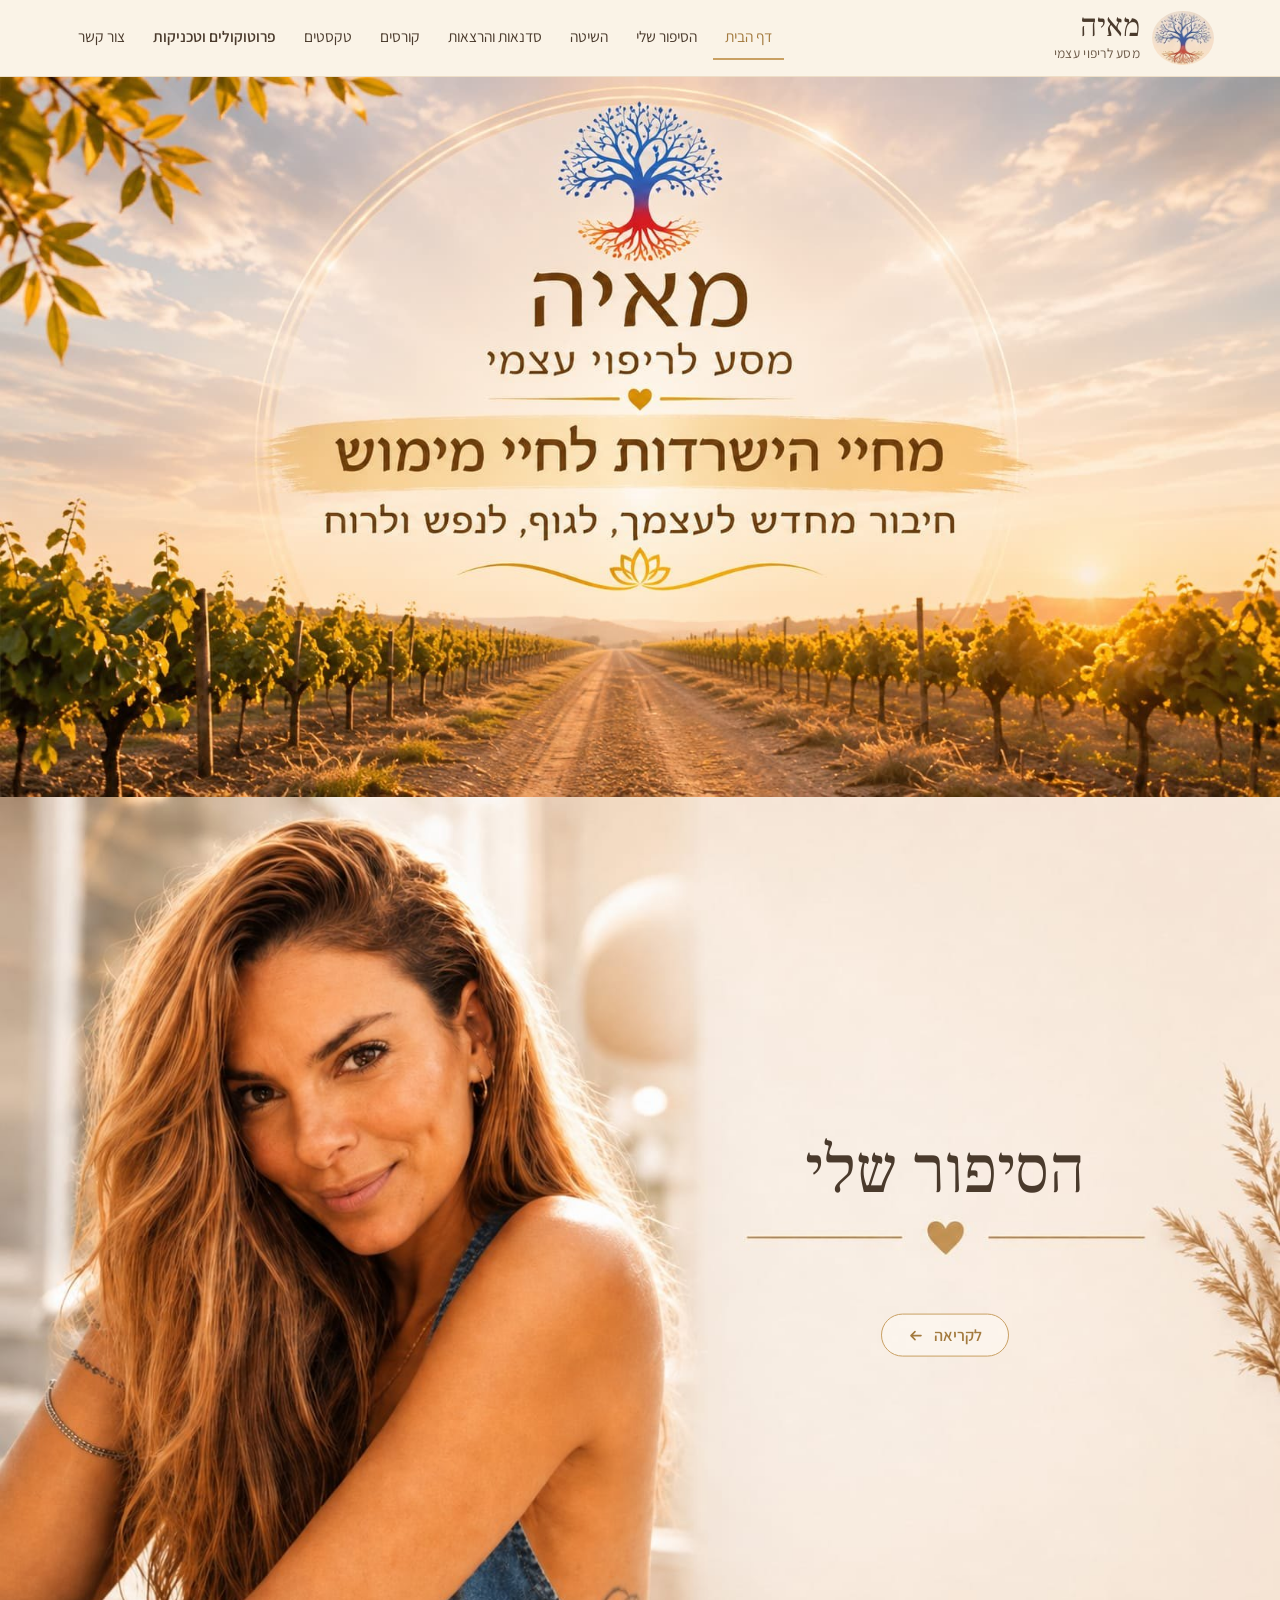
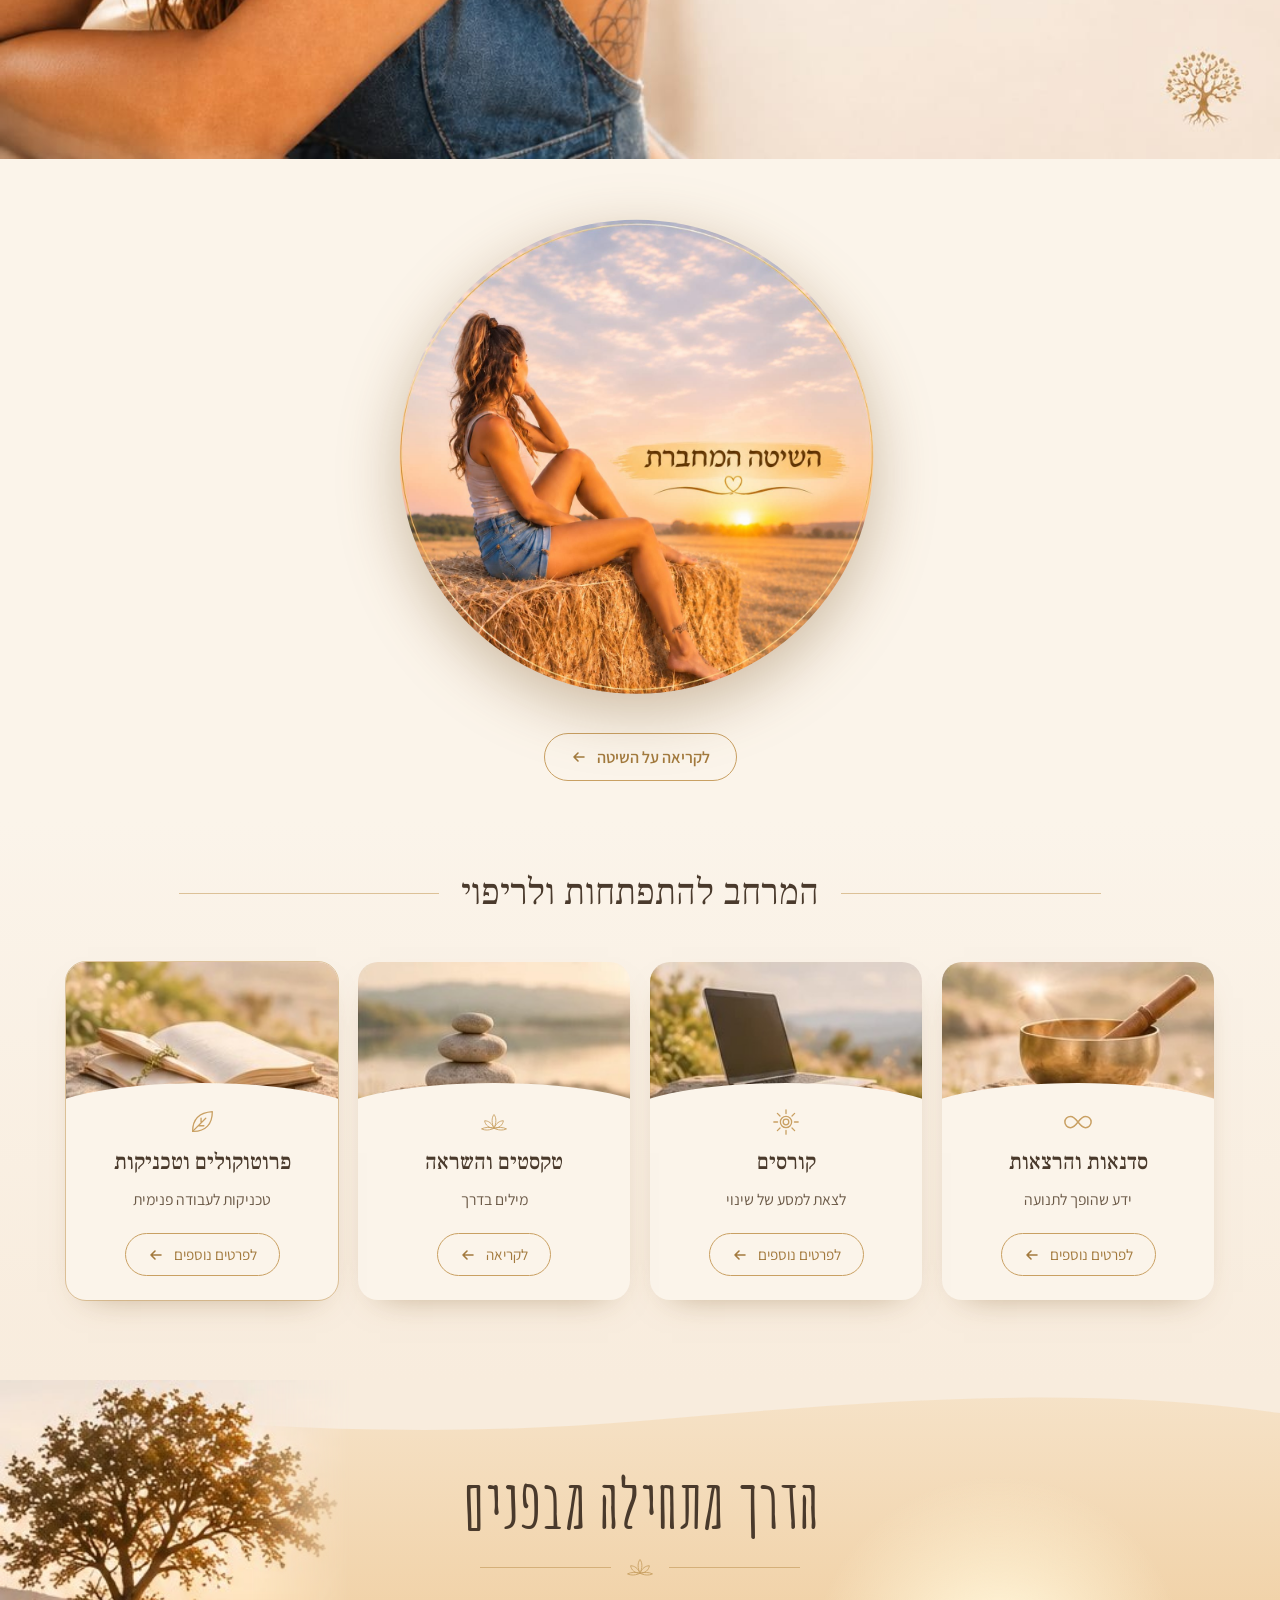
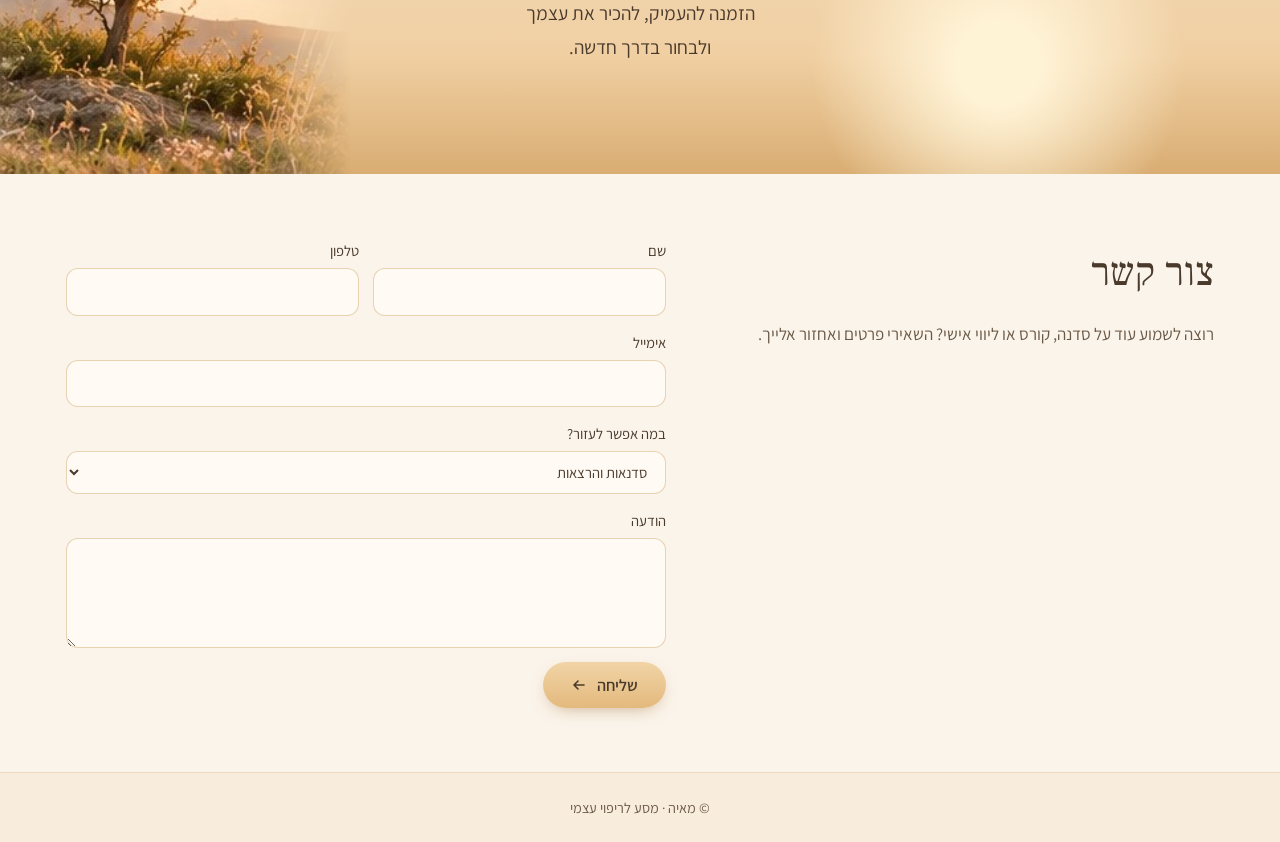
==== commit fdc0adba: "Use Maya's designed images on the home, story and method pages - Home hero is the vineyard banner (c" ====
--- a/index.html
+++ b/index.html
@@ -47,35 +47,23 @@
 
 <main>
   <section class="home-hero" id="home">
-    <div class="wrap">
-      <div class="hero-ring">
-        <img class="hero-logo" src="img/logo.jpg" alt="">
-        <h1 class="hero-name">מאיה</h1>
-        <p class="hero-tag">מסע לריפוי עצמי</p>
-        <div class="heart-rule" aria-hidden="true"><svg><use href="#heart"/></svg></div>
-        <p class="brush-line">מחיי הישרדות לחיי מימוש</p>
-        <p class="hero-sub">חיבור מחדש לעצמך, לגוף, לנפש ולרוח</p>
-        <div class="divider" aria-hidden="true"><svg><use href="#lotus"/></svg></div>
-      </div>
-    </div>
+    <h1 class="sr-only">מאיה – מסע לריפוי עצמי. מחיי הישרדות לחיי מימוש: חיבור מחדש לעצמך, לגוף, לנפש ולרוח.</h1>
+    <img class="home-hero-img" src="img/home-hero.jpg" width="1672" height="941" alt="">
   </section>
 
   <section class="story-teaser" id="about">
-    <a class="story-link" href="story.html">
-      <div class="story-photo"><img src="img/story.jpg" alt="מאיה"></div>
-      <div class="story-side">
-        <h2>הסיפור שלי</h2>
-        <div class="heart-rule wide-rule" aria-hidden="true"><svg><use href="#heart"/></svg></div>
-        <span class="btn btn-line">לקריאה <svg><use href="#arrow"/></svg></span>
-      </div>
+    <a class="story-banner" href="story.html">
+      <img src="img/story.jpg" width="1447" height="1087" alt="מאיה">
+      <span class="story-title">הסיפור שלי</span>
+      <span class="btn btn-line story-btn">לקריאה <svg><use href="#arrow"/></svg></span>
     </a>
   </section>
 
   <section class="method-teaser" id="method">
-    <a class="method-circle" href="method.html" aria-label="השיטה המחברת – לקריאה על השיטה">
-      <img src="img/method-circle.jpg" alt="השיטה המחברת">
+    <a class="method-circle" href="method.html">
+      <img src="img/method-circle.jpg" width="1254" height="1254" alt="השיטה המחברת">
     </a>
-    <a class="btn btn-line" href="method.html">השיטה המחברת <svg><use href="#arrow"/></svg></a>
+    <a class="btn btn-line" href="method.html">לקריאה על השיטה <svg><use href="#arrow"/></svg></a>
   </section>
 
   <section class="space" id="space">
--- a/styles.css
+++ b/styles.css
@@ -66,42 +66,25 @@
   background:linear-gradient(90deg,transparent 0,#f2dcae 9%,#ebc57f 50%,#f2dcae 91%,transparent 100%);
   clip-path:polygon(2% 30%,8% 6%,30% 12%,55% 2%,80% 10%,97% 4%,100% 45%,96% 92%,70% 86%,45% 98%,20% 88%,4% 96%,0 60%);opacity:.85}
 
-/* ---------- home hero (photo background, centred ring) ---------- */
-.home-hero{position:relative;overflow:hidden;background:
-  linear-gradient(180deg,rgba(255,244,226,.15),rgba(255,236,206,.05) 60%,rgba(120,80,30,.12)),
-  url("img/home-hero.jpg") center 60%/cover no-repeat,
-  radial-gradient(circle at 82% 70%,#fff3d6 0 3%,transparent 16%),
-  linear-gradient(180deg,#dfe4ea 0%,#f6e3cb 45%,#efc995 75%,#c99a5c 100%)}
-.home-hero .wrap{display:grid;place-items:center;padding-block:48px 64px}
-.hero-ring{position:relative;display:flex;flex-direction:column;align-items:center;text-align:center;gap:10px;
-  width:min(640px,100%);aspect-ratio:1;justify-content:center;border-radius:50%;
-  background:radial-gradient(circle,rgba(255,248,236,.92) 0,rgba(255,244,228,.78) 55%,rgba(255,240,220,.35) 72%,transparent 74%)}
-.hero-ring::before{content:"";position:absolute;inset:3%;border-radius:50%;border:1.5px solid rgba(255,255,255,.85);box-shadow:0 0 18px rgba(255,236,200,.8)}
-.hero-logo{width:120px;mix-blend-mode:multiply;border-radius:50%}
-.hero-name{font-weight:500;font-size:clamp(3.4rem,9vw,5.6rem);line-height:1;color:#6b4423}
-.hero-tag{font-family:var(--f-display);font-size:clamp(1.3rem,3vw,1.8rem);color:#6b4423}
-.home-hero .brush-line{font-size:clamp(1.5rem,4vw,2.4rem);margin-top:4px}
-.hero-sub{font-family:var(--f-display);font-weight:500;font-size:clamp(1.1rem,2.6vw,1.6rem);color:var(--ink)}
-.home-hero .divider{width:min(360px,70%)}
+/* ---------- home hero: the designed banner image ---------- */
+.sr-only{position:absolute;width:1px;height:1px;overflow:hidden;clip-path:inset(50%);white-space:nowrap}
+.home-hero{background:#f3dcb8;line-height:0}
+.home-hero-img{display:block;width:100%;height:auto;max-height:calc(100vh - 80px);object-fit:cover;object-position:center 40%}
 
-/* ---------- story teaser (photo + cream side) ---------- */
+/* ---------- story banner: portrait image, title above its heart line ---------- */
 .story-teaser{background:var(--cream)}
-.story-link{display:grid;grid-template-columns:1.1fr 1fr;align-items:stretch;text-decoration:none;color:inherit;max-width:1440px;margin-inline:auto}
-.story-photo{min-height:440px;position:relative;overflow:hidden;order:2}
-.story-photo img{position:absolute;inset:0;width:100%;height:100%;object-fit:cover;object-position:center 25%;transition:transform .6s}
-.story-link:hover .story-photo img{transform:scale(1.03)}
-.story-side{display:flex;flex-direction:column;align-items:center;justify-content:center;gap:20px;padding:48px var(--gutter-r) 48px var(--gutter-l);
-  background:linear-gradient(90deg,#f7ece0,#fbf4ea 40%)}
-.story-side h2{font-size:clamp(2.2rem,4.5vw,3.2rem)}
-.wide-rule{width:min(420px,85%)}
-.story-link:hover .btn-line{background:var(--white)}
+.story-banner{position:relative;display:block;max-width:1440px;margin-inline:auto;container-type:inline-size;text-decoration:none;color:inherit;line-height:0}
+.story-banner img{display:block;width:100%;height:auto}
+.story-title{position:absolute;left:73.8%;top:39%;transform:translate(-50%,-50%);font-family:var(--f-display);font-weight:400;
+  font-size:clamp(1.4rem,5.4cqw,4.2rem);line-height:1.1;color:var(--ink);white-space:nowrap}
+.story-btn{position:absolute;left:73.8%;top:56%;transform:translate(-50%,-50%);line-height:1.4;background:rgba(255,250,243,.6)}
+.story-banner:hover .story-btn{background:var(--white)}
 
-/* ---------- method circle ---------- */
-.method-teaser{display:flex;flex-direction:column;align-items:center;gap:22px;padding-block:64px 40px;background:var(--cream)}
-.method-circle{display:block;width:min(460px,86vw);aspect-ratio:1;border-radius:50%;overflow:hidden;
-  box-shadow:0 0 0 6px var(--cream),0 0 0 7.5px var(--gold),0 24px 50px -26px rgba(120,80,30,.7);transition:transform .35s}
+/* ---------- method circle (image already carries its gold ring) ---------- */
+.method-teaser{display:flex;flex-direction:column;align-items:center;gap:18px;padding-block:56px 40px;background:var(--cream)}
+.method-circle{display:block;width:min(500px,90vw);aspect-ratio:1;filter:drop-shadow(0 18px 30px rgba(120,80,30,.35));transition:transform .35s}
 .method-circle:hover{transform:scale(1.02)}
-.method-circle img{width:100%;height:100%;object-fit:cover;display:block}
+.method-circle img{width:100%;height:100%;display:block;clip-path:circle(47.4% at 49.3% 48.4%)}
 
 /* ---------- space / cards ---------- */
 .space{padding-block:40px 80px;background:linear-gradient(180deg,var(--cream),var(--sand))}
@@ -153,10 +136,8 @@
   .cards{grid-template-columns:repeat(2,minmax(0,1fr))}
 }
 @media (max-width:760px){
-  .story-link{grid-template-columns:1fr}
-  .story-photo{min-height:360px}
-  .hero-ring{aspect-ratio:auto;border-radius:40px;padding:36px 18px}
-  .hero-ring::before{border-radius:36px}
+  .home-hero-img{aspect-ratio:1010/941;object-position:center 40%;max-height:none}
+  .story-btn{padding:5px 14px;font-size:.85rem}
   .contact .wrap{grid-template-columns:1fr;gap:24px}
   .closing-tree{max-width:60%;opacity:.55}
 }
